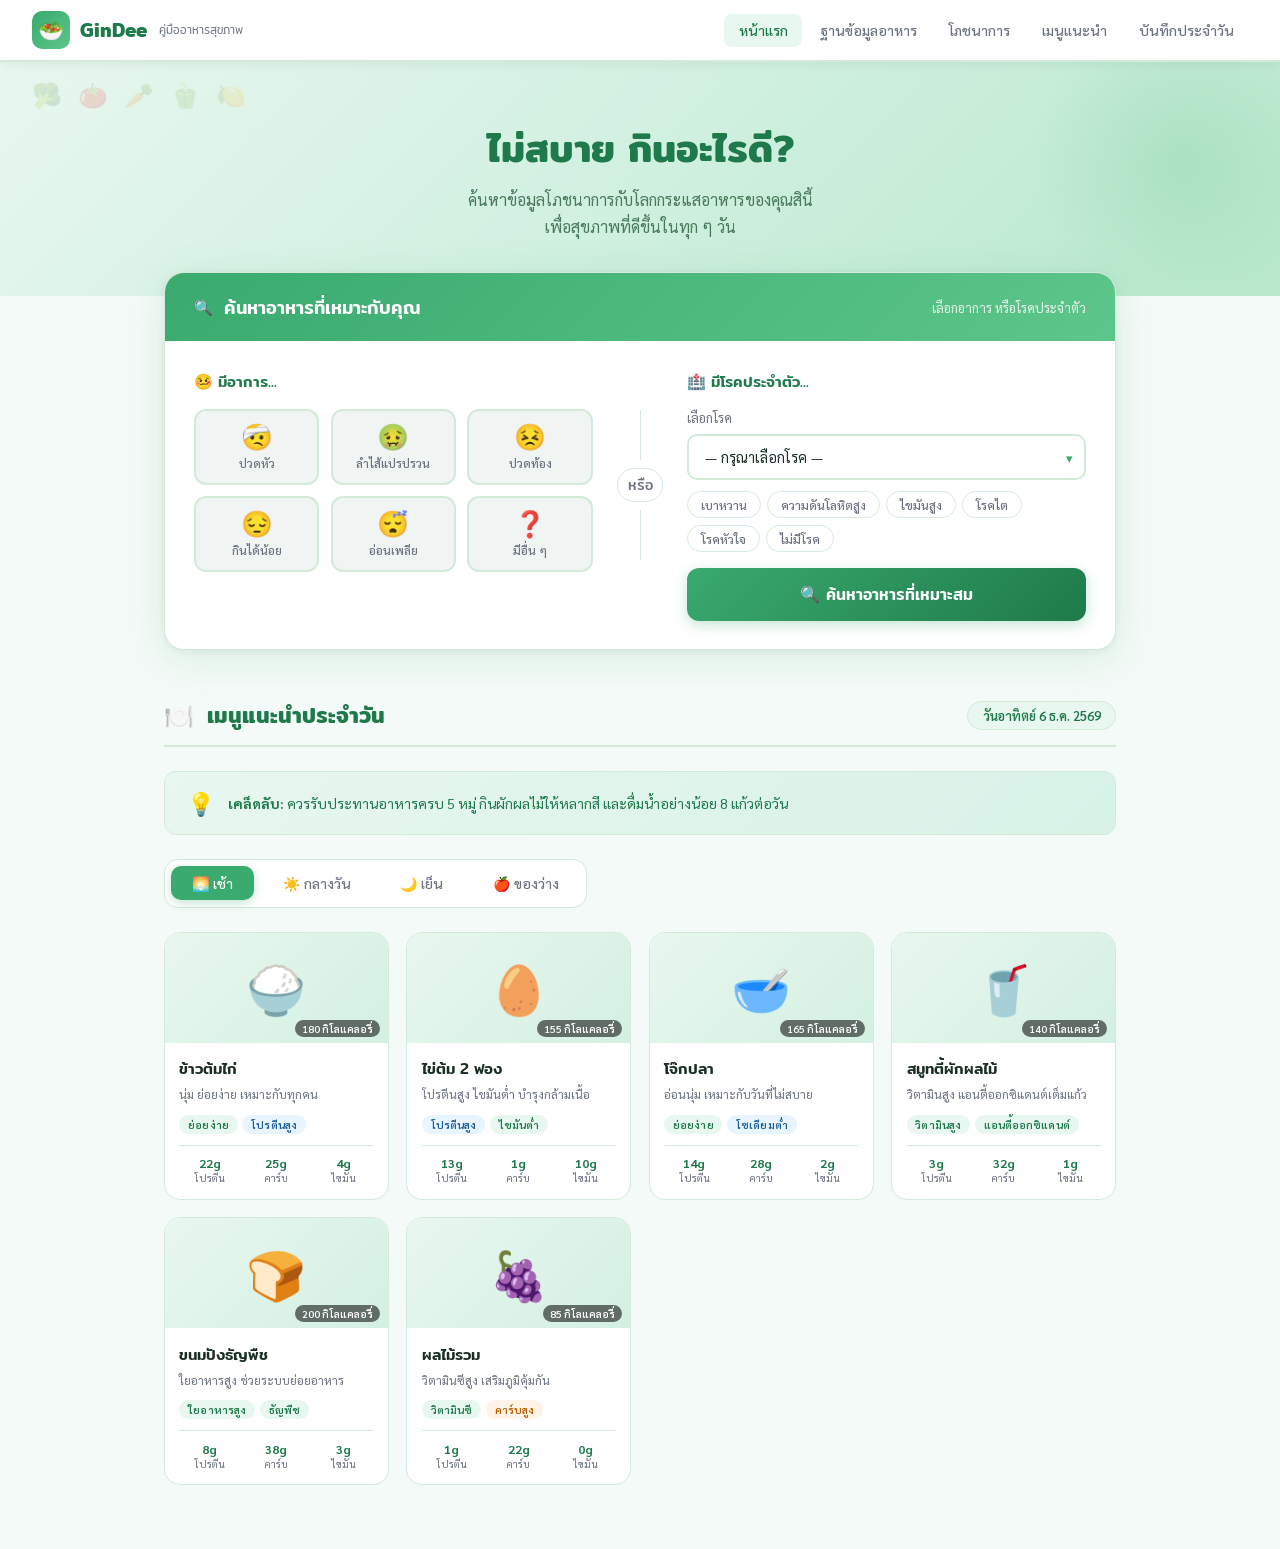
==== index.html @ 451af4bf "Add files via upload" ====
<!DOCTYPE html>
<html lang="th">
<head>
<meta charset="UTF-8">
<meta name="viewport" content="width=device-width, initial-scale=1.0">
<title>GinDee — คู่มืออาหารสุขภาพ</title>
<link href="https://fonts.googleapis.com/css2?family=Sarabun:wght@300;400;500;600;700&family=Mitr:wght@400;500;600&display=swap" rel="stylesheet">
<style>
:root {
  --green: #3aaa6e;
  --green-light: #e8f7ef;
  --green-mid: #5dc68a;
  --green-dark: #1e7a4a;
  --orange: #f5821f;
  --orange-light: #fff3e8;
  --red: #e84444;
  --blue: #2d8fd4;
  --bg: #f4faf7;
  --white: #ffffff;
  --gray: #6b7280;
  --gray-light: #f0f4f2;
  --border: #d4ead9;
  --text: #1a2e22;
  --shadow: 0 4px 20px rgba(58,170,110,0.12);
}

* { margin:0; padding:0; box-sizing:border-box; }
html { scroll-behavior: smooth; }

body {
  font-family: 'Sarabun', sans-serif;
  background: var(--bg);
  color: var(--text);
  font-size: 15px;
}

/* ── NAV ── */
nav {
  background: var(--white);
  border-bottom: 2px solid var(--border);
  padding: 0 2rem;
  display: flex;
  align-items: center;
  justify-content: space-between;
  height: 62px;
  position: sticky;
  top: 0;
  z-index: 100;
  box-shadow: 0 2px 12px rgba(0,0,0,0.06);
}

.nav-brand {
  display: flex;
  align-items: center;
  gap: 0.6rem;
  font-family: 'Mitr', sans-serif;
  font-size: 1.2rem;
  font-weight: 600;
  color: var(--green-dark);
}

.nav-brand .logo-icon {
  width: 38px; height: 38px;
  background: linear-gradient(135deg, var(--green), var(--green-mid));
  border-radius: 10px;
  display: flex; align-items: center; justify-content: center;
  font-size: 1.3rem;
}

.nav-links {
  display: flex;
  gap: 0.2rem;
  list-style: none;
}

.nav-links a {
  text-decoration: none;
  color: var(--gray);
  font-size: 0.88rem;
  padding: 0.45rem 0.9rem;
  border-radius: 8px;
  transition: all 0.2s;
  font-weight: 500;
}

.nav-links a:hover, .nav-links a.active {
  background: var(--green-light);
  color: var(--green-dark);
}

/* ── HERO BANNER ── */
.hero-banner {
  background: linear-gradient(135deg, #e8f7ef 0%, #d0f0e0 50%, #b8e8cc 100%);
  padding: 3.5rem 2rem 2rem;
  text-align: center;
  position: relative;
  overflow: hidden;
}

.hero-banner::before {
  content: '';
  position: absolute;
  width: 300px; height: 300px;
  background: radial-gradient(circle, rgba(58,170,110,0.15), transparent 70%);
  top: -50px; right: -50px;
  border-radius: 50%;
}

.hero-banner::after {
  content: '🥦🍅🥕🫑🍋';
  position: absolute;
  font-size: 1.5rem;
  top: 1rem; left: 2rem;
  opacity: 0.15;
  letter-spacing: 1rem;
}

.hero-title {
  font-family: 'Mitr', sans-serif;
  font-size: 2.4rem;
  font-weight: 600;
  color: var(--green-dark);
  margin-bottom: 0.5rem;
  position: relative;
}

.hero-sub {
  color: #4a7a5c;
  font-size: 1rem;
  font-weight: 400;
  max-width: 500px;
  margin: 0 auto 1.5rem;
  line-height: 1.7;
}

/* ── MAIN SEARCH SECTION ── */
.search-section {
  max-width: 1000px;
  margin: -1.5rem auto 0;
  padding: 0 1.5rem 3rem;
  position: relative;
  z-index: 10;
}

.search-card {
  background: var(--white);
  border-radius: 20px;
  box-shadow: 0 8px 40px rgba(58,170,110,0.14), 0 2px 8px rgba(0,0,0,0.06);
  overflow: hidden;
  border: 1px solid var(--border);
}

.search-card-header {
  background: linear-gradient(135deg, var(--green), var(--green-mid));
  color: white;
  padding: 1.2rem 1.8rem;
  display: flex;
  align-items: center;
  gap: 0.7rem;
}

.search-card-header h2 {
  font-family: 'Mitr', sans-serif;
  font-size: 1.15rem;
  font-weight: 500;
}

.search-card-header .hint {
  font-size: 0.82rem;
  opacity: 0.85;
  margin-left: auto;
}

.search-body {
  padding: 1.8rem;
  display: grid;
  grid-template-columns: 1fr auto 1fr;
  gap: 1.5rem;
  align-items: start;
}

/* ── SYMPTOM GRID ── */
.col-title {
  font-family: 'Mitr', sans-serif;
  font-size: 0.95rem;
  font-weight: 500;
  color: var(--green-dark);
  margin-bottom: 1rem;
  display: flex;
  align-items: center;
  gap: 0.4rem;
}

.symptom-grid {
  display: grid;
  grid-template-columns: repeat(3, 1fr);
  gap: 0.7rem;
}

.symptom-btn {
  display: flex;
  flex-direction: column;
  align-items: center;
  gap: 0.4rem;
  padding: 0.75rem 0.5rem;
  border: 2px solid var(--border);
  border-radius: 12px;
  background: var(--gray-light);
  cursor: pointer;
  transition: all 0.2s;
  font-family: 'Sarabun', sans-serif;
  font-size: 0.75rem;
  color: var(--gray);
  font-weight: 500;
}

.symptom-btn .s-icon {
  font-size: 1.6rem;
  line-height: 1;
}

.symptom-btn:hover {
  border-color: var(--green);
  background: var(--green-light);
  color: var(--green-dark);
  transform: translateY(-2px);
  box-shadow: 0 4px 12px rgba(58,170,110,0.2);
}

.symptom-btn.active {
  border-color: var(--green);
  background: var(--green-light);
  color: var(--green-dark);
  box-shadow: 0 0 0 3px rgba(58,170,110,0.15);
}

/* ── OR DIVIDER ── */
.or-divider {
  display: flex;
  flex-direction: column;
  align-items: center;
  justify-content: center;
  gap: 0.5rem;
  padding-top: 2.5rem;
}

.or-line {
  width: 1px;
  height: 50px;
  background: var(--border);
}

.or-text {
  font-family: 'Mitr', sans-serif;
  font-size: 0.9rem;
  color: var(--gray);
  background: white;
  padding: 0.3rem 0.6rem;
  border: 1px solid var(--border);
  border-radius: 20px;
}

/* ── DISEASE SELECT ── */
.disease-col {}

.disease-label {
  font-size: 0.82rem;
  color: var(--gray);
  margin-bottom: 0.5rem;
  display: block;
}

.disease-select-wrap {
  position: relative;
  margin-bottom: 0.7rem;
}

.disease-select {
  width: 100%;
  padding: 0.75rem 1rem;
  border: 2px solid var(--border);
  border-radius: 10px;
  font-family: 'Sarabun', sans-serif;
  font-size: 0.9rem;
  background: white;
  color: var(--text);
  appearance: none;
  cursor: pointer;
  transition: border-color 0.2s;
}

.disease-select:focus {
  outline: none;
  border-color: var(--green);
  box-shadow: 0 0 0 3px rgba(58,170,110,0.12);
}

.select-arrow {
  position: absolute;
  right: 0.8rem;
  top: 50%;
  transform: translateY(-50%);
  pointer-events: none;
  color: var(--green);
  font-size: 0.8rem;
}

.disease-tags {
  display: flex;
  flex-wrap: wrap;
  gap: 0.4rem;
  margin-bottom: 1rem;
}

.d-tag {
  padding: 0.3rem 0.8rem;
  border-radius: 20px;
  border: 1.5px solid var(--border);
  font-size: 0.78rem;
  cursor: pointer;
  transition: all 0.18s;
  background: white;
  color: var(--gray);
  font-weight: 500;
}

.d-tag:hover {
  border-color: var(--orange);
  background: var(--orange-light);
  color: var(--orange);
}

.d-tag.active {
  background: var(--orange-light);
  border-color: var(--orange);
  color: var(--orange);
}

.search-btn {
  width: 100%;
  padding: 0.85rem;
  background: linear-gradient(135deg, var(--green), var(--green-dark));
  color: white;
  border: none;
  border-radius: 12px;
  font-family: 'Mitr', sans-serif;
  font-size: 1rem;
  font-weight: 500;
  cursor: pointer;
  transition: all 0.25s;
  display: flex;
  align-items: center;
  justify-content: center;
  gap: 0.5rem;
  box-shadow: 0 4px 14px rgba(58,170,110,0.3);
  margin-top: 0.5rem;
}

.search-btn:hover {
  transform: translateY(-2px);
  box-shadow: 0 8px 24px rgba(58,170,110,0.4);
}

/* ── RESULT PANEL ── */
#result-panel {
  display: none;
  margin: 0 1.5rem 1.5rem;
  background: linear-gradient(135deg, #fff8e8, #fff3d8);
  border: 1.5px solid #f5c97a;
  border-radius: 14px;
  padding: 1.2rem 1.5rem;
  max-width: 1000px;
  margin-left: auto;
  margin-right: auto;
}

/* ── DAILY MENU SECTION ── */
.daily-section {
  max-width: 1000px;
  margin: 0 auto;
  padding: 0 1.5rem 4rem;
}

.section-header {
  display: flex;
  align-items: center;
  gap: 0.8rem;
  margin-bottom: 1.5rem;
  padding-bottom: 0.8rem;
  border-bottom: 2px solid var(--border);
}

.section-header h2 {
  font-family: 'Mitr', sans-serif;
  font-size: 1.35rem;
  font-weight: 600;
  color: var(--green-dark);
}

.section-header .date-badge {
  margin-left: auto;
  background: var(--green-light);
  color: var(--green-dark);
  font-size: 0.8rem;
  padding: 0.3rem 0.9rem;
  border-radius: 20px;
  font-weight: 600;
  border: 1px solid var(--border);
}

/* Meal time tabs */
.meal-tabs {
  display: flex;
  gap: 0.5rem;
  margin-bottom: 1.5rem;
  background: var(--white);
  padding: 0.4rem;
  border-radius: 14px;
  border: 1px solid var(--border);
  width: fit-content;
}

.meal-tab {
  padding: 0.5rem 1.3rem;
  border-radius: 10px;
  border: none;
  background: transparent;
  font-family: 'Sarabun', sans-serif;
  font-size: 0.88rem;
  cursor: pointer;
  transition: all 0.2s;
  color: var(--gray);
  font-weight: 500;
  display: flex;
  align-items: center;
  gap: 0.3rem;
}

.meal-tab.active {
  background: var(--green);
  color: white;
  box-shadow: 0 3px 10px rgba(58,170,110,0.3);
}

/* Food grid */
.food-grid {
  display: grid;
  grid-template-columns: repeat(auto-fill, minmax(210px, 1fr));
  gap: 1.1rem;
}

.food-card {
  background: var(--white);
  border-radius: 16px;
  overflow: hidden;
  border: 1.5px solid var(--border);
  transition: all 0.25s;
  cursor: pointer;
}

.food-card:hover {
  transform: translateY(-4px);
  box-shadow: 0 10px 30px rgba(58,170,110,0.15);
  border-color: var(--green);
}

.food-card.avoid {
  opacity: 0.5;
  filter: grayscale(0.6);
}

.food-img {
  height: 110px;
  display: flex;
  align-items: center;
  justify-content: center;
  font-size: 3rem;
  background: linear-gradient(135deg, var(--green-light), #d4f0e2);
  position: relative;
}

.food-img .kcal-badge {
  position: absolute;
  bottom: 6px; right: 8px;
  background: rgba(0,0,0,0.55);
  color: white;
  font-size: 0.65rem;
  padding: 2px 7px;
  border-radius: 20px;
  font-weight: 600;
}

.food-body {
  padding: 0.9rem;
}

.food-name {
  font-family: 'Mitr', sans-serif;
  font-size: 0.95rem;
  font-weight: 500;
  color: var(--text);
  margin-bottom: 0.3rem;
}

.food-desc {
  font-size: 0.75rem;
  color: var(--gray);
  line-height: 1.55;
  margin-bottom: 0.7rem;
}

.food-tags {
  display: flex;
  flex-wrap: wrap;
  gap: 0.3rem;
}

.ftag {
  font-size: 0.67rem;
  padding: 0.18rem 0.55rem;
  border-radius: 20px;
  font-weight: 600;
  letter-spacing: 0.01em;
}

.ftag.green { background: var(--green-light); color: var(--green-dark); }
.ftag.orange { background: var(--orange-light); color: #b85e00; }
.ftag.red { background: #ffecec; color: #c0392b; }
.ftag.blue { background: #e8f4ff; color: #1a5f9a; }

/* Nutrient row */
.nutrient-row {
  display: flex;
  gap: 0.4rem;
  margin-top: 0.6rem;
}
.ntr {
  flex: 1;
  text-align: center;
  font-size: 0.65rem;
  color: var(--gray);
}
.ntr .nval {
  display: block;
  font-size: 0.78rem;
  font-weight: 700;
  color: var(--green-dark);
}

/* Tip strip */
.tip-strip {
  background: linear-gradient(135deg, var(--green-light), #d8f2e8);
  border: 1px solid var(--border);
  border-radius: 12px;
  padding: 1rem 1.4rem;
  margin-bottom: 1.5rem;
  display: flex;
  align-items: center;
  gap: 0.8rem;
  font-size: 0.88rem;
  color: var(--green-dark);
}

.tip-strip .tip-icon { font-size: 1.4rem; flex-shrink: 0; }

/* Fade animations */
.fade-up { opacity: 0; transform: translateY(24px); transition: opacity 0.55s ease, transform 0.55s ease; }
.fade-up.visible { opacity: 1; transform: translateY(0); }

/* Responsive */
@media(max-width: 680px) {
  .search-body { grid-template-columns: 1fr; }
  .or-divider { flex-direction: row; }
  .or-line { width: 40px; height: 1px; }
  .symptom-grid { grid-template-columns: repeat(3, 1fr); }
  nav .nav-links { display: none; }
}
</style>
</head>
<body>

<!-- NAV -->
<nav>
  <div class="nav-brand">
    <div class="logo-icon">🥗</div>
    <span>GinDee</span>
    <span style="font-size:0.72rem;font-weight:300;color:var(--gray);margin-left:0.2rem">คู่มืออาหารสุขภาพ</span>
  </div>
  <ul class="nav-links">
    <li><a href="#" class="active">หน้าแรก</a></li>
    <li><a href="#">ฐานข้อมูลอาหาร</a></li>
    <li><a href="#">โภชนาการ</a></li>
    <li><a href="#daily">เมนูแนะนำ</a></li>
    <li><a href="#">บันทึกประจำวัน</a></li>
  </ul>
</nav>

<!-- HERO -->
<div class="hero-banner">
  <div class="hero-title">ไม่สบาย กินอะไรดี?</div>
  <p class="hero-sub">ค้นหาข้อมูลโภชนาการกับโลกกระแสอาหารของคุณสินี้<br>เพื่อสุขภาพที่ดีขึ้นในทุก ๆ วัน</p>
</div>

<!-- MAIN SEARCH CARD -->
<div class="search-section">
  <div class="search-card fade-up">
    <div class="search-card-header">
      <span>🔍</span>
      <h2>ค้นหาอาหารที่เหมาะกับคุณ</h2>
      <span class="hint">เลือกอาการ หรือโรคประจำตัว</span>
    </div>
    <div class="search-body">

      <!-- LEFT: Symptoms -->
      <div>
        <div class="col-title">🤒 มีอาการ...</div>
        <div class="symptom-grid">
          <button class="symptom-btn" data-sym="ปวดหัว" onclick="toggleSymptom(this)">
            <span class="s-icon">🤕</span><span>ปวดหัว</span>
          </button>
          <button class="symptom-btn" data-sym="ลำไส้แปรปรวน" onclick="toggleSymptom(this)">
            <span class="s-icon">🤢</span><span>ลำไส้แปรปรวน</span>
          </button>
          <button class="symptom-btn" data-sym="ปวดท้อง" onclick="toggleSymptom(this)">
            <span class="s-icon">😣</span><span>ปวดท้อง</span>
          </button>
          <button class="symptom-btn" data-sym="กินได้น้อย" onclick="toggleSymptom(this)">
            <span class="s-icon">😔</span><span>กินได้น้อย</span>
          </button>
          <button class="symptom-btn" data-sym="อ่อนเพลีย" onclick="toggleSymptom(this)">
            <span class="s-icon">😴</span><span>อ่อนเพลีย</span>
          </button>
          <button class="symptom-btn" data-sym="มีอื่น ๆ" onclick="toggleSymptom(this)">
            <span class="s-icon">❓</span><span>มีอื่น ๆ</span>
          </button>
        </div>
      </div>

      <!-- OR -->
      <div class="or-divider">
        <div class="or-line"></div>
        <div class="or-text">หรือ</div>
        <div class="or-line"></div>
      </div>

      <!-- RIGHT: Disease -->
      <div class="disease-col">
        <div class="col-title">🏥 มีโรคประจำตัว...</div>
        <span class="disease-label">เลือกโรค</span>
        <div class="disease-select-wrap">
          <select class="disease-select" id="disease-select" onchange="syncDiseaseTag(this.value)">
            <option value="">— กรุณาเลือกโรค —</option>
            <option value="เบาหวาน">เบาหวาน</option>
            <option value="ความดันโลหิตสูง">ความดันโลหิตสูง</option>
            <option value="ไขมันสูง">ไขมันสูง</option>
            <option value="โรคไต">โรคไต</option>
            <option value="โรคหัวใจ">โรคหัวใจ</option>
            <option value="ภูมิแพ้กลูเตน">ภูมิแพ้กลูเตน</option>
            <option value="แพ้นม">แพ้นม / แลคโตส</option>
            <option value="ไม่มีโรค">ไม่มีโรคประจำตัว</option>
          </select>
          <span class="select-arrow">▾</span>
        </div>

        <div class="disease-tags" id="disease-tags">
          <div class="d-tag" onclick="clickDTag(this)" data-d="เบาหวาน">เบาหวาน</div>
          <div class="d-tag" onclick="clickDTag(this)" data-d="ความดันโลหิตสูง">ความดันโลหิตสูง</div>
          <div class="d-tag" onclick="clickDTag(this)" data-d="ไขมันสูง">ไขมันสูง</div>
          <div class="d-tag" onclick="clickDTag(this)" data-d="โรคไต">โรคไต</div>
          <div class="d-tag" onclick="clickDTag(this)" data-d="โรคหัวใจ">โรคหัวใจ</div>
          <div class="d-tag" onclick="clickDTag(this)" data-d="ไม่มีโรค">ไม่มีโรค</div>
        </div>

        <button class="search-btn" onclick="doSearch()">
          🔍 ค้นหาอาหารที่เหมาะสม
        </button>
      </div>

    </div>
  </div>
</div>

<!-- RESULT PANEL -->
<div id="result-panel" style="max-width:1000px;margin:0 auto 1rem;padding:0 1.5rem;">
  <div id="result-inner" style="background:linear-gradient(135deg,#fff8e8,#fff3d8);border:1.5px solid #f5c97a;border-radius:14px;padding:1.2rem 1.5rem;"></div>
</div>

<!-- DAILY MENU -->
<div class="daily-section fade-up" id="daily">
  <div class="section-header">
    <span style="font-size:1.5rem">🍽️</span>
    <h2>เมนูแนะนำประจำวัน</h2>
    <div class="date-badge" id="today-date">วันนี้</div>
  </div>

  <div class="tip-strip">
    <span class="tip-icon">💡</span>
    <span><strong>เคล็ดลับ:</strong> ควรรับประทานอาหารครบ 5 หมู่ กินผักผลไม้ให้หลากสี และดื่มน้ำอย่างน้อย 8 แก้วต่อวัน</span>
  </div>

  <div class="meal-tabs">
    <button class="meal-tab active" onclick="switchMeal('morning',this)">🌅 เช้า</button>
    <button class="meal-tab" onclick="switchMeal('noon',this)">☀️ กลางวัน</button>
    <button class="meal-tab" onclick="switchMeal('evening',this)">🌙 เย็น</button>
    <button class="meal-tab" onclick="switchMeal('snack',this)">🍎 ของว่าง</button>
  </div>

  <div class="food-grid" id="food-grid"></div>
</div>

<script>
// State
let selectedSymptoms = new Set();
let selectedDisease = '';
let activeMeal = 'morning';

// Date
const days = ['อาทิตย์','จันทร์','อังคาร','พุธ','พฤหัสบดี','ศุกร์','เสาร์'];
const months = ['ม.ค.','ก.พ.','มี.ค.','เม.ย.','พ.ค.','มิ.ย.','ก.ค.','ส.ค.','ก.ย.','ต.ค.','พ.ย.','ธ.ค.'];
const now = new Date();
document.getElementById('today-date').textContent = `วัน${days[now.getDay()]} ${now.getDate()} ${months[now.getMonth()]} ${now.getFullYear()+543}`;

// Foods database
const foods = {
  morning: [
    { name:'ข้าวต้มไก่', emoji:'🍚', kcal:'180 กิโลแคลอรี่', desc:'นุ่ม ย่อยง่าย เหมาะกับทุกคน', tags:['ย่อยง่าย','โปรตีนสูง'], avoid:['โรคไต'], p:22, c:25, f:4, good:['ปวดท้อง','อ่อนเพลีย'] },
    { name:'ไข่ต้ม 2 ฟอง', emoji:'🥚', kcal:'155 กิโลแคลอรี่', desc:'โปรตีนสูง ไขมันต่ำ บำรุงกล้ามเนื้อ', tags:['โปรตีนสูง','ไขมันต่ำ'], avoid:[], p:13, c:1, f:10, good:['อ่อนเพลีย'] },
    { name:'โจ๊กปลา', emoji:'🥣', kcal:'165 กิโลแคลอรี่', desc:'อ่อนนุ่ม เหมาะกับวันที่ไม่สบาย', tags:['ย่อยง่าย','โซเดียมต่ำ'], avoid:[], p:14, c:28, f:2, good:['ปวดท้อง','กินได้น้อย','ลำไส้แปรปรวน'] },
    { name:'สมูทตี้ผักผลไม้', emoji:'🥤', kcal:'140 กิโลแคลอรี่', desc:'วิตามินสูง แอนตี้ออกซิแดนต์เต็มแก้ว', tags:['วิตามินสูง','แอนตี้ออกซิแดนต์'], avoid:['โรคไต'], p:3, c:32, f:1, good:[] },
    { name:'ขนมปังธัญพืช', emoji:'🍞', kcal:'200 กิโลแคลอรี่', desc:'ใยอาหารสูง ช่วยระบบย่อยอาหาร', tags:['ใยอาหารสูง','ธัญพืช'], avoid:['ภูมิแพ้กลูเตน'], p:8, c:38, f:3, good:[] },
    { name:'ผลไม้รวม', emoji:'🍇', kcal:'85 กิโลแคลอรี่', desc:'วิตามินซีสูง เสริมภูมิคุ้มกัน', tags:['วิตามินซี','คาร์บสูง'], avoid:['เบาหวาน'], p:1, c:22, f:0, good:['อ่อนเพลีย'] },
  ],
  noon: [
    { name:'ปลาอบซีอิ๊ว', emoji:'🐟', kcal:'230 กิโลแคลอรี่', desc:'โปรตีนสูง ไขมันโอเมก้า-3', tags:['โอเมก้า-3','โปรตีนสูง'], avoid:[], p:32, c:5, f:9, good:['อ่อนเพลีย'] },
    { name:'แกงจืดเต้าหู้', emoji:'🫕', kcal:'120 กิโลแคลอรี่', desc:'โซเดียมต่ำ เหมาะผู้ป่วยความดัน', tags:['โซเดียมต่ำ','แคลเซียม'], avoid:[], p:10, c:8, f:5, good:['ปวดหัว'] },
    { name:'ข้าวกล้องผัดผัก', emoji:'🍛', kcal:'320 กิโลแคลอรี่', desc:'ใยอาหารสูง น้ำตาลดูดซึมช้า', tags:['GI ต่ำ','ใยอาหารสูง'], avoid:[], p:12, c:55, f:6, good:[] },
    { name:'สลัดไก่ย่าง', emoji:'🥗', kcal:'260 กิโลแคลอรี่', desc:'โปรตีนสูง คาร์บต่ำ เหมาะผู้ป่วยเบาหวาน', tags:['คาร์บต่ำ','โปรตีนสูง'], avoid:[], p:28, c:10, f:12, good:['กินได้น้อย'] },
    { name:'ซุปถั่วเลนทิล', emoji:'🍲', kcal:'180 กิโลแคลอรี่', desc:'โปรตีนพืช ธาตุเหล็กสูง', tags:['โปรตีนพืช','ธาตุเหล็ก'], avoid:['โรคไต'], p:14, c:28, f:3, good:['อ่อนเพลีย'] },
    { name:'เต้าหู้ผัดน้ำมันหอย', emoji:'🥢', kcal:'195 กิโลแคลอรี่', desc:'แคลเซียมสูง โปรตีนครบถ้วน', tags:['แคลเซียม','ไขมันต่ำ'], avoid:[], p:16, c:12, f:9, good:[] },
  ],
  evening: [
    { name:'ไก่นึ่งสมุนไพร', emoji:'🍗', kcal:'200 กิโลแคลอรี่', desc:'ไขมันต่ำมาก โปรตีนสูง', tags:['ไขมันต่ำ','โปรตีนสูง'], avoid:[], p:35, c:3, f:5, good:['อ่อนเพลีย','กินได้น้อย'] },
    { name:'ต้มยำกุ้ง (น้ำใส)', emoji:'🍤', kcal:'170 กิโลแคลอรี่', desc:'แอนตี้อินแฟลมเมทอรี่จากสมุนไพร', tags:['ต้านการอักเสบ','โปรตีนสูง'], avoid:['ความดันโลหิตสูง'], p:24, c:8, f:5, good:[] },
    { name:'ผัดผักบุ้งน้ำมันหอย', emoji:'🥬', kcal:'95 กิโลแคลอรี่', desc:'วิตามินเอสูง ใยอาหารมาก', tags:['วิตามินเอ','ใยอาหาร'], avoid:[], p:5, c:10, f:4, good:[] },
    { name:'ปลาซาบะย่าง', emoji:'🐠', kcal:'250 กิโลแคลอรี่', desc:'DHA และ EPA สูง ดีต่อหัวใจและสมอง', tags:['โอเมก้า-3','สุขภาพหัวใจ'], avoid:[], p:30, c:0, f:13, good:['ปวดหัว'] },
    { name:'ข้าวกล้องกับแกงเลียง', emoji:'🫙', kcal:'290 กิโลแคลอรี่', desc:'ผักหลายชนิด แคลอรี่ไม่สูง', tags:['หลายชนิดผัก','แคลอรี่ต่ำ'], avoid:[], p:10, c:52, f:4, good:[] },
    { name:'ซุปฟักทอง', emoji:'🎃', kcal:'115 กิโลแคลอรี่', desc:'เบตาแคโรทีนสูง เสริมภูมิคุ้มกัน', tags:['เบตาแคโรทีน','ย่อยง่าย'], avoid:[], p:4, c:22, f:2, good:['ปวดท้อง','ลำไส้แปรปรวน'] },
  ],
  snack: [
    { name:'แอปเปิ้ลกับอัลมอนด์', emoji:'🍎', kcal:'170 กิโลแคลอรี่', desc:'GI ต่ำ รักษาน้ำตาลในเลือดให้คงที่', tags:['GI ต่ำ','ไขมันดี'], avoid:[], p:4, c:20, f:9, good:[] },
    { name:'โยเกิร์ตกรีก', emoji:'🫙', kcal:'130 กิโลแคลอรี่', desc:'โปรไบโอติก ช่วยลำไส้', tags:['โปรไบโอติก','แคลเซียม'], avoid:['แพ้นม'], p:17, c:9, f:3, good:['ลำไส้แปรปรวน'] },
    { name:'แท่งแครอทกับฮัมมัส', emoji:'🥕', kcal:'110 กิโลแคลอรี่', desc:'ใยอาหารสูง วิตามินสูง', tags:['ใยอาหารสูง','โปรตีนพืช'], avoid:[], p:5, c:15, f:4, good:[] },
    { name:'ข้าวโพดต้ม', emoji:'🌽', kcal:'125 กิโลแคลอรี่', desc:'คาร์โบไฮเดรตซับซ้อน พลังงานยาว', tags:['พลังงานยาว','ใยอาหาร'], avoid:['เบาหวาน'], p:4, c:27, f:1, good:['อ่อนเพลีย'] },
    { name:'ถั่วรวม (ไม่เค็ม)', emoji:'🥜', kcal:'180 กิโลแคลอรี่', desc:'ไขมันไม่อิ่มตัว บำรุงหัวใจ', tags:['ไขมันดี','สุขภาพหัวใจ'], avoid:['โรคไต'], p:7, c:8, f:14, good:[] },
    { name:'กล้วยน้ำว้า', emoji:'🍌', kcal:'95 กิโลแคลอรี่', desc:'โพแทสเซียมสูง ช่วยลดความดัน', tags:['โพแทสเซียม','พลังงานเร็ว'], avoid:['โรคไต'], p:1, c:24, f:0, good:['อ่อนเพลีย'] },
  ]
};

function toggleSymptom(btn) {
  const s = btn.dataset.sym;
  if (btn.classList.contains('active')) {
    btn.classList.remove('active');
    selectedSymptoms.delete(s);
  } else {
    btn.classList.add('active');
    selectedSymptoms.add(s);
  }
}

function clickDTag(el) {
  document.querySelectorAll('.d-tag').forEach(t => t.classList.remove('active'));
  el.classList.add('active');
  selectedDisease = el.dataset.d;
  document.getElementById('disease-select').value = selectedDisease;
}

function syncDiseaseTag(val) {
  selectedDisease = val;
  document.querySelectorAll('.d-tag').forEach(t => {
    t.classList.toggle('active', t.dataset.d === val);
  });
}

function doSearch() {
  const panel = document.getElementById('result-panel');
  const inner = document.getElementById('result-inner');

  if (!selectedDisease && selectedSymptoms.size === 0) {
    inner.innerHTML = `<div style="color:#b85e00;font-weight:500">⚠️ กรุณาเลือกอาการ หรือโรคประจำตัวก่อนค้นหา</div>`;
    panel.style.display = 'block';
    return;
  }

  let msg = '<div style="font-family:\'Mitr\',sans-serif;font-size:1rem;font-weight:600;color:#7a4e00;margin-bottom:0.5rem">📋 คำแนะนำสำหรับคุณ</div><ul style="list-style:none;display:flex;flex-direction:column;gap:0.4rem">';

  const adviceMap = {
    'เบาหวาน': '🩸 เบาหวาน — หลีกเลี่ยงอาหาร GI สูง เน้นผักใยสูง โปรตีนลีน และคาร์บซับซ้อน',
    'ความดันโลหิตสูง': '❤️ ความดันสูง — ลดโซเดียม หลีกเลี่ยงอาหารเค็ม เน้นโพแทสเซียม เช่น กล้วย ผักใบเขียว',
    'ไขมันสูง': '🫀 ไขมันในเลือดสูง — เน้นโอเมก้า-3 ไขมันดี หลีกเลี่ยงอาหารทอด มันสัตว์',
    'โรคไต': '🫘 โรคไต — จำกัดโปรตีน โพแทสเซียม ฟอสฟอรัส เลือกอาหารที่ไตไม่ต้องทำงานหนัก',
    'โรคหัวใจ': '🫶 โรคหัวใจ — เน้นไขมันดี ลดคอเลสเตอรอล เลี่ยงของทอด เกลือ น้ำตาล',
    'ภูมิแพ้กลูเตน': '🌾 ภูมิแพ้กลูเตน — หลีกเลี่ยงข้าวสาลี ข้าวบาร์เลย์ ข้าวไรย์ เลือกข้าวกล้อง ข้าวโพด มันเทศ',
    'แพ้นม': '🥛 แพ้นม/แลคโตส — หลีกเลี่ยงผลิตภัณฑ์นม เลือกนมพืช เต้าหู้ หรืออาหารเสริมแคลเซียม',
    'ไม่มีโรค': '🌿 สุขภาพดี — กินอาหารหลากหลายครบ 5 หมู่ เน้นผักผลไม้สด ธัญพืชไม่ขัดสี',
  };

  const symptomAdvice = {
    'ปวดหัว': '🤕 ปวดหัว — ดื่มน้ำให้เพียงพอ กินแมกนีเซียม (ผักใบเขียว ถั่ว) หลีกเลี่ยงคาเฟอีน',
    'ลำไส้แปรปรวน': '🤢 ลำไส้แปรปรวน — กินอาหารอ่อน ๆ โยเกิร์ต โปรไบโอติก หลีกเลี่ยงของมัน เผ็ด',
    'ปวดท้อง': '😣 ปวดท้อง — กินข้าวต้ม โจ๊ก ซุป อ่อน ๆ ย่อยง่าย หลีกเลี่ยงของทอด ของแข็ง',
    'กินได้น้อย': '😔 กินได้น้อย — กินมื้อเล็ก ๆ บ่อยครั้ง เน้นอาหารที่มีโภชนาการสูงต่อมื้อ',
    'อ่อนเพลีย': '😴 อ่อนเพลีย — เพิ่มธาตุเหล็ก วิตามินบี โปรตีน และคาร์โบไฮเดรตที่ดีเพื่อพลังงาน',
    'มีอื่น ๆ': '❓ อาการอื่น ๆ — ควรปรึกษาแพทย์หรือนักโภชนาการเพื่อการดูแลที่ตรงจุด',
  };

  if (selectedDisease && adviceMap[selectedDisease]) {
    msg += `<li style="background:rgba(245,130,31,0.1);border-left:3px solid var(--orange);padding:0.5rem 0.8rem;border-radius:0 8px 8px 0;font-size:0.88rem">${adviceMap[selectedDisease]}</li>`;
  }
  selectedSymptoms.forEach(s => {
    if (symptomAdvice[s]) {
      msg += `<li style="background:rgba(58,170,110,0.08);border-left:3px solid var(--green);padding:0.5rem 0.8rem;border-radius:0 8px 8px 0;font-size:0.88rem">${symptomAdvice[s]}</li>`;
    }
  });

  msg += '</ul>';
  inner.innerHTML = msg;
  panel.style.display = 'block';
  renderFoods(activeMeal);
  document.getElementById('daily').scrollIntoView({ behavior: 'smooth' });
}

function switchMeal(meal, btn) {
  activeMeal = meal;
  document.querySelectorAll('.meal-tab').forEach(t => t.classList.remove('active'));
  btn.classList.add('active');
  renderFoods(meal);
}

const tagColors = { 'GI ต่ำ':'green','โปรตีนสูง':'blue','ไขมันต่ำ':'green','ย่อยง่าย':'green','โซเดียมต่ำ':'blue','วิตามินสูง':'green','ใยอาหารสูง':'green','โอเมก้า-3':'blue','คาร์บต่ำ':'orange','เบตาแคโรทีน':'orange','โปรตีนพืช':'green','โปรไบโอติก':'blue','พลังงานเร็ว':'orange','ไขมันดี':'green','สุขภาพหัวใจ':'red','คาร์บสูง':'orange' };

function renderFoods(meal) {
  const grid = document.getElementById('food-grid');
  const list = foods[meal] || [];

  grid.innerHTML = list.map(f => {
    const avoided = (selectedDisease && f.avoid.includes(selectedDisease));
    const relevantToSymptom = [...selectedSymptoms].some(s => f.good.includes(s));

    const highlight = (!avoided && relevantToSymptom) ? 'box-shadow:0 0 0 3px var(--green),0 8px 24px rgba(58,170,110,0.2);' : '';
    const opacity = avoided ? 'opacity:0.4;filter:grayscale(0.6);' : '';

    const tagsHtml = f.tags.map(t => {
      const c = tagColors[t] || 'green';
      return `<span class="ftag ${c}">${t}</span>`;
    }).join('') + (avoided ? '<span class="ftag red">⚠ ควรหลีกเลี่ยง</span>' : '') + (relevantToSymptom && !avoided ? '<span class="ftag green">✓ แนะนำสำหรับคุณ</span>' : '');

    return `
    <div class="food-card" style="${opacity}${highlight}">
      <div class="food-img">
        ${f.emoji}
        <span class="kcal-badge">${f.kcal}</span>
      </div>
      <div class="food-body">
        <div class="food-name">${f.name}</div>
        <div class="food-desc">${f.desc}</div>
        <div class="food-tags">${tagsHtml}</div>
        <div class="nutrient-row" style="margin-top:0.7rem;padding-top:0.6rem;border-top:1px solid var(--border)">
          <div class="ntr"><span class="nval">${f.p}g</span>โปรตีน</div>
          <div class="ntr"><span class="nval">${f.c}g</span>คาร์บ</div>
          <div class="ntr"><span class="nval">${f.f}g</span>ไขมัน</div>
        </div>
      </div>
    </div>`;
  }).join('');
}

// Scroll observer
const obs = new IntersectionObserver(entries => {
  entries.forEach(e => { if (e.isIntersecting) e.target.classList.add('visible'); });
}, { threshold: 0.1 });
document.querySelectorAll('.fade-up').forEach(el => obs.observe(el));

// Init
renderFoods('morning');
</script>
</body>
</html>
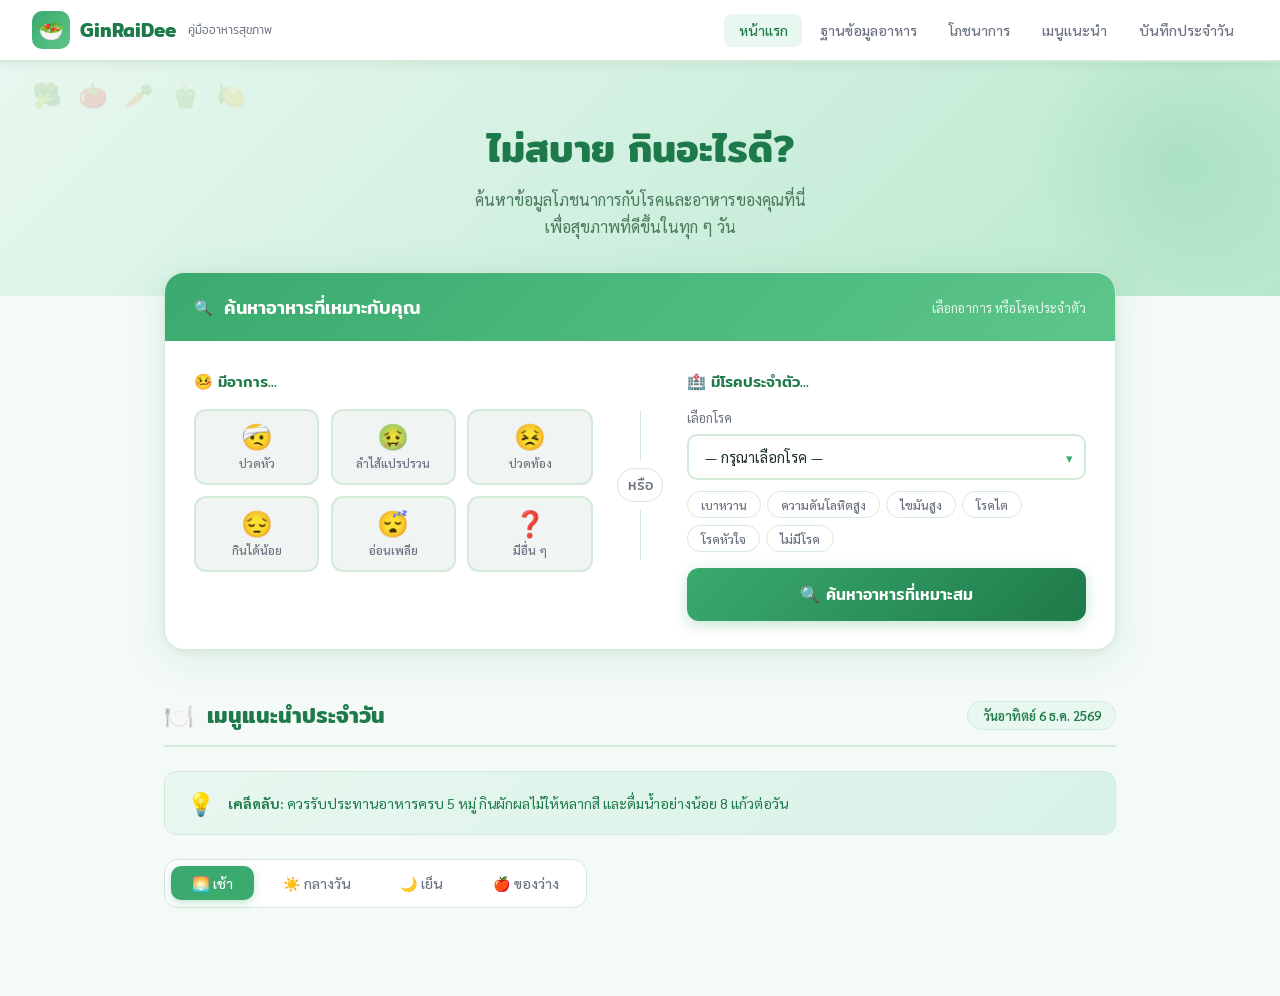
==== commit 1598cc54: "revamp" ====
--- a/index.html
+++ b/index.html
@@ -3,579 +3,9 @@
 <head>
 <meta charset="UTF-8">
 <meta name="viewport" content="width=device-width, initial-scale=1.0">
-<title>GinDee — คู่มืออาหารสุขภาพ</title>
+<title>GinRaiDee — คู่มืออาหารสุขภาพ</title>
 <link href="https://fonts.googleapis.com/css2?family=Sarabun:wght@300;400;500;600;700&family=Mitr:wght@400;500;600&display=swap" rel="stylesheet">
-<style>
-:root {
-  --green: #3aaa6e;
-  --green-light: #e8f7ef;
-  --green-mid: #5dc68a;
-  --green-dark: #1e7a4a;
-  --orange: #f5821f;
-  --orange-light: #fff3e8;
-  --red: #e84444;
-  --blue: #2d8fd4;
-  --bg: #f4faf7;
-  --white: #ffffff;
-  --gray: #6b7280;
-  --gray-light: #f0f4f2;
-  --border: #d4ead9;
-  --text: #1a2e22;
-  --shadow: 0 4px 20px rgba(58,170,110,0.12);
-}
-
-* { margin:0; padding:0; box-sizing:border-box; }
-html { scroll-behavior: smooth; }
-
-body {
-  font-family: 'Sarabun', sans-serif;
-  background: var(--bg);
-  color: var(--text);
-  font-size: 15px;
-}
-
-/* ── NAV ── */
-nav {
-  background: var(--white);
-  border-bottom: 2px solid var(--border);
-  padding: 0 2rem;
-  display: flex;
-  align-items: center;
-  justify-content: space-between;
-  height: 62px;
-  position: sticky;
-  top: 0;
-  z-index: 100;
-  box-shadow: 0 2px 12px rgba(0,0,0,0.06);
-}
-
-.nav-brand {
-  display: flex;
-  align-items: center;
-  gap: 0.6rem;
-  font-family: 'Mitr', sans-serif;
-  font-size: 1.2rem;
-  font-weight: 600;
-  color: var(--green-dark);
-}
-
-.nav-brand .logo-icon {
-  width: 38px; height: 38px;
-  background: linear-gradient(135deg, var(--green), var(--green-mid));
-  border-radius: 10px;
-  display: flex; align-items: center; justify-content: center;
-  font-size: 1.3rem;
-}
-
-.nav-links {
-  display: flex;
-  gap: 0.2rem;
-  list-style: none;
-}
-
-.nav-links a {
-  text-decoration: none;
-  color: var(--gray);
-  font-size: 0.88rem;
-  padding: 0.45rem 0.9rem;
-  border-radius: 8px;
-  transition: all 0.2s;
-  font-weight: 500;
-}
-
-.nav-links a:hover, .nav-links a.active {
-  background: var(--green-light);
-  color: var(--green-dark);
-}
-
-/* ── HERO BANNER ── */
-.hero-banner {
-  background: linear-gradient(135deg, #e8f7ef 0%, #d0f0e0 50%, #b8e8cc 100%);
-  padding: 3.5rem 2rem 2rem;
-  text-align: center;
-  position: relative;
-  overflow: hidden;
-}
-
-.hero-banner::before {
-  content: '';
-  position: absolute;
-  width: 300px; height: 300px;
-  background: radial-gradient(circle, rgba(58,170,110,0.15), transparent 70%);
-  top: -50px; right: -50px;
-  border-radius: 50%;
-}
-
-.hero-banner::after {
-  content: '🥦🍅🥕🫑🍋';
-  position: absolute;
-  font-size: 1.5rem;
-  top: 1rem; left: 2rem;
-  opacity: 0.15;
-  letter-spacing: 1rem;
-}
-
-.hero-title {
-  font-family: 'Mitr', sans-serif;
-  font-size: 2.4rem;
-  font-weight: 600;
-  color: var(--green-dark);
-  margin-bottom: 0.5rem;
-  position: relative;
-}
-
-.hero-sub {
-  color: #4a7a5c;
-  font-size: 1rem;
-  font-weight: 400;
-  max-width: 500px;
-  margin: 0 auto 1.5rem;
-  line-height: 1.7;
-}
-
-/* ── MAIN SEARCH SECTION ── */
-.search-section {
-  max-width: 1000px;
-  margin: -1.5rem auto 0;
-  padding: 0 1.5rem 3rem;
-  position: relative;
-  z-index: 10;
-}
-
-.search-card {
-  background: var(--white);
-  border-radius: 20px;
-  box-shadow: 0 8px 40px rgba(58,170,110,0.14), 0 2px 8px rgba(0,0,0,0.06);
-  overflow: hidden;
-  border: 1px solid var(--border);
-}
-
-.search-card-header {
-  background: linear-gradient(135deg, var(--green), var(--green-mid));
-  color: white;
-  padding: 1.2rem 1.8rem;
-  display: flex;
-  align-items: center;
-  gap: 0.7rem;
-}
-
-.search-card-header h2 {
-  font-family: 'Mitr', sans-serif;
-  font-size: 1.15rem;
-  font-weight: 500;
-}
-
-.search-card-header .hint {
-  font-size: 0.82rem;
-  opacity: 0.85;
-  margin-left: auto;
-}
-
-.search-body {
-  padding: 1.8rem;
-  display: grid;
-  grid-template-columns: 1fr auto 1fr;
-  gap: 1.5rem;
-  align-items: start;
-}
-
-/* ── SYMPTOM GRID ── */
-.col-title {
-  font-family: 'Mitr', sans-serif;
-  font-size: 0.95rem;
-  font-weight: 500;
-  color: var(--green-dark);
-  margin-bottom: 1rem;
-  display: flex;
-  align-items: center;
-  gap: 0.4rem;
-}
-
-.symptom-grid {
-  display: grid;
-  grid-template-columns: repeat(3, 1fr);
-  gap: 0.7rem;
-}
-
-.symptom-btn {
-  display: flex;
-  flex-direction: column;
-  align-items: center;
-  gap: 0.4rem;
-  padding: 0.75rem 0.5rem;
-  border: 2px solid var(--border);
-  border-radius: 12px;
-  background: var(--gray-light);
-  cursor: pointer;
-  transition: all 0.2s;
-  font-family: 'Sarabun', sans-serif;
-  font-size: 0.75rem;
-  color: var(--gray);
-  font-weight: 500;
-}
-
-.symptom-btn .s-icon {
-  font-size: 1.6rem;
-  line-height: 1;
-}
-
-.symptom-btn:hover {
-  border-color: var(--green);
-  background: var(--green-light);
-  color: var(--green-dark);
-  transform: translateY(-2px);
-  box-shadow: 0 4px 12px rgba(58,170,110,0.2);
-}
-
-.symptom-btn.active {
-  border-color: var(--green);
-  background: var(--green-light);
-  color: var(--green-dark);
-  box-shadow: 0 0 0 3px rgba(58,170,110,0.15);
-}
-
-/* ── OR DIVIDER ── */
-.or-divider {
-  display: flex;
-  flex-direction: column;
-  align-items: center;
-  justify-content: center;
-  gap: 0.5rem;
-  padding-top: 2.5rem;
-}
-
-.or-line {
-  width: 1px;
-  height: 50px;
-  background: var(--border);
-}
-
-.or-text {
-  font-family: 'Mitr', sans-serif;
-  font-size: 0.9rem;
-  color: var(--gray);
-  background: white;
-  padding: 0.3rem 0.6rem;
-  border: 1px solid var(--border);
-  border-radius: 20px;
-}
-
-/* ── DISEASE SELECT ── */
-.disease-col {}
-
-.disease-label {
-  font-size: 0.82rem;
-  color: var(--gray);
-  margin-bottom: 0.5rem;
-  display: block;
-}
-
-.disease-select-wrap {
-  position: relative;
-  margin-bottom: 0.7rem;
-}
-
-.disease-select {
-  width: 100%;
-  padding: 0.75rem 1rem;
-  border: 2px solid var(--border);
-  border-radius: 10px;
-  font-family: 'Sarabun', sans-serif;
-  font-size: 0.9rem;
-  background: white;
-  color: var(--text);
-  appearance: none;
-  cursor: pointer;
-  transition: border-color 0.2s;
-}
-
-.disease-select:focus {
-  outline: none;
-  border-color: var(--green);
-  box-shadow: 0 0 0 3px rgba(58,170,110,0.12);
-}
-
-.select-arrow {
-  position: absolute;
-  right: 0.8rem;
-  top: 50%;
-  transform: translateY(-50%);
-  pointer-events: none;
-  color: var(--green);
-  font-size: 0.8rem;
-}
-
-.disease-tags {
-  display: flex;
-  flex-wrap: wrap;
-  gap: 0.4rem;
-  margin-bottom: 1rem;
-}
-
-.d-tag {
-  padding: 0.3rem 0.8rem;
-  border-radius: 20px;
-  border: 1.5px solid var(--border);
-  font-size: 0.78rem;
-  cursor: pointer;
-  transition: all 0.18s;
-  background: white;
-  color: var(--gray);
-  font-weight: 500;
-}
-
-.d-tag:hover {
-  border-color: var(--orange);
-  background: var(--orange-light);
-  color: var(--orange);
-}
-
-.d-tag.active {
-  background: var(--orange-light);
-  border-color: var(--orange);
-  color: var(--orange);
-}
-
-.search-btn {
-  width: 100%;
-  padding: 0.85rem;
-  background: linear-gradient(135deg, var(--green), var(--green-dark));
-  color: white;
-  border: none;
-  border-radius: 12px;
-  font-family: 'Mitr', sans-serif;
-  font-size: 1rem;
-  font-weight: 500;
-  cursor: pointer;
-  transition: all 0.25s;
-  display: flex;
-  align-items: center;
-  justify-content: center;
-  gap: 0.5rem;
-  box-shadow: 0 4px 14px rgba(58,170,110,0.3);
-  margin-top: 0.5rem;
-}
-
-.search-btn:hover {
-  transform: translateY(-2px);
-  box-shadow: 0 8px 24px rgba(58,170,110,0.4);
-}
-
-/* ── RESULT PANEL ── */
-#result-panel {
-  display: none;
-  margin: 0 1.5rem 1.5rem;
-  background: linear-gradient(135deg, #fff8e8, #fff3d8);
-  border: 1.5px solid #f5c97a;
-  border-radius: 14px;
-  padding: 1.2rem 1.5rem;
-  max-width: 1000px;
-  margin-left: auto;
-  margin-right: auto;
-}
-
-/* ── DAILY MENU SECTION ── */
-.daily-section {
-  max-width: 1000px;
-  margin: 0 auto;
-  padding: 0 1.5rem 4rem;
-}
-
-.section-header {
-  display: flex;
-  align-items: center;
-  gap: 0.8rem;
-  margin-bottom: 1.5rem;
-  padding-bottom: 0.8rem;
-  border-bottom: 2px solid var(--border);
-}
-
-.section-header h2 {
-  font-family: 'Mitr', sans-serif;
-  font-size: 1.35rem;
-  font-weight: 600;
-  color: var(--green-dark);
-}
-
-.section-header .date-badge {
-  margin-left: auto;
-  background: var(--green-light);
-  color: var(--green-dark);
-  font-size: 0.8rem;
-  padding: 0.3rem 0.9rem;
-  border-radius: 20px;
-  font-weight: 600;
-  border: 1px solid var(--border);
-}
-
-/* Meal time tabs */
-.meal-tabs {
-  display: flex;
-  gap: 0.5rem;
-  margin-bottom: 1.5rem;
-  background: var(--white);
-  padding: 0.4rem;
-  border-radius: 14px;
-  border: 1px solid var(--border);
-  width: fit-content;
-}
-
-.meal-tab {
-  padding: 0.5rem 1.3rem;
-  border-radius: 10px;
-  border: none;
-  background: transparent;
-  font-family: 'Sarabun', sans-serif;
-  font-size: 0.88rem;
-  cursor: pointer;
-  transition: all 0.2s;
-  color: var(--gray);
-  font-weight: 500;
-  display: flex;
-  align-items: center;
-  gap: 0.3rem;
-}
-
-.meal-tab.active {
-  background: var(--green);
-  color: white;
-  box-shadow: 0 3px 10px rgba(58,170,110,0.3);
-}
-
-/* Food grid */
-.food-grid {
-  display: grid;
-  grid-template-columns: repeat(auto-fill, minmax(210px, 1fr));
-  gap: 1.1rem;
-}
-
-.food-card {
-  background: var(--white);
-  border-radius: 16px;
-  overflow: hidden;
-  border: 1.5px solid var(--border);
-  transition: all 0.25s;
-  cursor: pointer;
-}
-
-.food-card:hover {
-  transform: translateY(-4px);
-  box-shadow: 0 10px 30px rgba(58,170,110,0.15);
-  border-color: var(--green);
-}
-
-.food-card.avoid {
-  opacity: 0.5;
-  filter: grayscale(0.6);
-}
-
-.food-img {
-  height: 110px;
-  display: flex;
-  align-items: center;
-  justify-content: center;
-  font-size: 3rem;
-  background: linear-gradient(135deg, var(--green-light), #d4f0e2);
-  position: relative;
-}
-
-.food-img .kcal-badge {
-  position: absolute;
-  bottom: 6px; right: 8px;
-  background: rgba(0,0,0,0.55);
-  color: white;
-  font-size: 0.65rem;
-  padding: 2px 7px;
-  border-radius: 20px;
-  font-weight: 600;
-}
-
-.food-body {
-  padding: 0.9rem;
-}
-
-.food-name {
-  font-family: 'Mitr', sans-serif;
-  font-size: 0.95rem;
-  font-weight: 500;
-  color: var(--text);
-  margin-bottom: 0.3rem;
-}
-
-.food-desc {
-  font-size: 0.75rem;
-  color: var(--gray);
-  line-height: 1.55;
-  margin-bottom: 0.7rem;
-}
-
-.food-tags {
-  display: flex;
-  flex-wrap: wrap;
-  gap: 0.3rem;
-}
-
-.ftag {
-  font-size: 0.67rem;
-  padding: 0.18rem 0.55rem;
-  border-radius: 20px;
-  font-weight: 600;
-  letter-spacing: 0.01em;
-}
-
-.ftag.green { background: var(--green-light); color: var(--green-dark); }
-.ftag.orange { background: var(--orange-light); color: #b85e00; }
-.ftag.red { background: #ffecec; color: #c0392b; }
-.ftag.blue { background: #e8f4ff; color: #1a5f9a; }
-
-/* Nutrient row */
-.nutrient-row {
-  display: flex;
-  gap: 0.4rem;
-  margin-top: 0.6rem;
-}
-.ntr {
-  flex: 1;
-  text-align: center;
-  font-size: 0.65rem;
-  color: var(--gray);
-}
-.ntr .nval {
-  display: block;
-  font-size: 0.78rem;
-  font-weight: 700;
-  color: var(--green-dark);
-}
-
-/* Tip strip */
-.tip-strip {
-  background: linear-gradient(135deg, var(--green-light), #d8f2e8);
-  border: 1px solid var(--border);
-  border-radius: 12px;
-  padding: 1rem 1.4rem;
-  margin-bottom: 1.5rem;
-  display: flex;
-  align-items: center;
-  gap: 0.8rem;
-  font-size: 0.88rem;
-  color: var(--green-dark);
-}
-
-.tip-strip .tip-icon { font-size: 1.4rem; flex-shrink: 0; }
-
-/* Fade animations */
-.fade-up { opacity: 0; transform: translateY(24px); transition: opacity 0.55s ease, transform 0.55s ease; }
-.fade-up.visible { opacity: 1; transform: translateY(0); }
-
-/* Responsive */
-@media(max-width: 680px) {
-  .search-body { grid-template-columns: 1fr; }
-  .or-divider { flex-direction: row; }
-  .or-line { width: 40px; height: 1px; }
-  .symptom-grid { grid-template-columns: repeat(3, 1fr); }
-  nav .nav-links { display: none; }
-}
-</style>
+<link rel="stylesheet" href="style.css">
 </head>
 <body>
 
@@ -583,7 +13,7 @@
 <nav>
   <div class="nav-brand">
     <div class="logo-icon">🥗</div>
-    <span>GinDee</span>
+    <span>GinRaiDee</span>
     <span style="font-size:0.72rem;font-weight:300;color:var(--gray);margin-left:0.2rem">คู่มืออาหารสุขภาพ</span>
   </div>
   <ul class="nav-links">
@@ -598,7 +28,7 @@
 <!-- HERO -->
 <div class="hero-banner">
   <div class="hero-title">ไม่สบาย กินอะไรดี?</div>
-  <p class="hero-sub">ค้นหาข้อมูลโภชนาการกับโลกกระแสอาหารของคุณสินี้<br>เพื่อสุขภาพที่ดีขึ้นในทุก ๆ วัน</p>
+  <p class="hero-sub">ค้นหาข้อมูลโภชนาการกับโรคและอาหารของคุณที่นี่<br>เพื่อสุขภาพที่ดีขึ้นในทุก ๆ วัน</p>
 </div>
 
 <!-- MAIN SEARCH CARD -->
@@ -708,180 +138,6 @@
   <div class="food-grid" id="food-grid"></div>
 </div>
 
-<script>
-// State
-let selectedSymptoms = new Set();
-let selectedDisease = '';
-let activeMeal = 'morning';
-
-// Date
-const days = ['อาทิตย์','จันทร์','อังคาร','พุธ','พฤหัสบดี','ศุกร์','เสาร์'];
-const months = ['ม.ค.','ก.พ.','มี.ค.','เม.ย.','พ.ค.','มิ.ย.','ก.ค.','ส.ค.','ก.ย.','ต.ค.','พ.ย.','ธ.ค.'];
-const now = new Date();
-document.getElementById('today-date').textContent = `วัน${days[now.getDay()]} ${now.getDate()} ${months[now.getMonth()]} ${now.getFullYear()+543}`;
-
-// Foods database
-const foods = {
-  morning: [
-    { name:'ข้าวต้มไก่', emoji:'🍚', kcal:'180 กิโลแคลอรี่', desc:'นุ่ม ย่อยง่าย เหมาะกับทุกคน', tags:['ย่อยง่าย','โปรตีนสูง'], avoid:['โรคไต'], p:22, c:25, f:4, good:['ปวดท้อง','อ่อนเพลีย'] },
-    { name:'ไข่ต้ม 2 ฟอง', emoji:'🥚', kcal:'155 กิโลแคลอรี่', desc:'โปรตีนสูง ไขมันต่ำ บำรุงกล้ามเนื้อ', tags:['โปรตีนสูง','ไขมันต่ำ'], avoid:[], p:13, c:1, f:10, good:['อ่อนเพลีย'] },
-    { name:'โจ๊กปลา', emoji:'🥣', kcal:'165 กิโลแคลอรี่', desc:'อ่อนนุ่ม เหมาะกับวันที่ไม่สบาย', tags:['ย่อยง่าย','โซเดียมต่ำ'], avoid:[], p:14, c:28, f:2, good:['ปวดท้อง','กินได้น้อย','ลำไส้แปรปรวน'] },
-    { name:'สมูทตี้ผักผลไม้', emoji:'🥤', kcal:'140 กิโลแคลอรี่', desc:'วิตามินสูง แอนตี้ออกซิแดนต์เต็มแก้ว', tags:['วิตามินสูง','แอนตี้ออกซิแดนต์'], avoid:['โรคไต'], p:3, c:32, f:1, good:[] },
-    { name:'ขนมปังธัญพืช', emoji:'🍞', kcal:'200 กิโลแคลอรี่', desc:'ใยอาหารสูง ช่วยระบบย่อยอาหาร', tags:['ใยอาหารสูง','ธัญพืช'], avoid:['ภูมิแพ้กลูเตน'], p:8, c:38, f:3, good:[] },
-    { name:'ผลไม้รวม', emoji:'🍇', kcal:'85 กิโลแคลอรี่', desc:'วิตามินซีสูง เสริมภูมิคุ้มกัน', tags:['วิตามินซี','คาร์บสูง'], avoid:['เบาหวาน'], p:1, c:22, f:0, good:['อ่อนเพลีย'] },
-  ],
-  noon: [
-    { name:'ปลาอบซีอิ๊ว', emoji:'🐟', kcal:'230 กิโลแคลอรี่', desc:'โปรตีนสูง ไขมันโอเมก้า-3', tags:['โอเมก้า-3','โปรตีนสูง'], avoid:[], p:32, c:5, f:9, good:['อ่อนเพลีย'] },
-    { name:'แกงจืดเต้าหู้', emoji:'🫕', kcal:'120 กิโลแคลอรี่', desc:'โซเดียมต่ำ เหมาะผู้ป่วยความดัน', tags:['โซเดียมต่ำ','แคลเซียม'], avoid:[], p:10, c:8, f:5, good:['ปวดหัว'] },
-    { name:'ข้าวกล้องผัดผัก', emoji:'🍛', kcal:'320 กิโลแคลอรี่', desc:'ใยอาหารสูง น้ำตาลดูดซึมช้า', tags:['GI ต่ำ','ใยอาหารสูง'], avoid:[], p:12, c:55, f:6, good:[] },
-    { name:'สลัดไก่ย่าง', emoji:'🥗', kcal:'260 กิโลแคลอรี่', desc:'โปรตีนสูง คาร์บต่ำ เหมาะผู้ป่วยเบาหวาน', tags:['คาร์บต่ำ','โปรตีนสูง'], avoid:[], p:28, c:10, f:12, good:['กินได้น้อย'] },
-    { name:'ซุปถั่วเลนทิล', emoji:'🍲', kcal:'180 กิโลแคลอรี่', desc:'โปรตีนพืช ธาตุเหล็กสูง', tags:['โปรตีนพืช','ธาตุเหล็ก'], avoid:['โรคไต'], p:14, c:28, f:3, good:['อ่อนเพลีย'] },
-    { name:'เต้าหู้ผัดน้ำมันหอย', emoji:'🥢', kcal:'195 กิโลแคลอรี่', desc:'แคลเซียมสูง โปรตีนครบถ้วน', tags:['แคลเซียม','ไขมันต่ำ'], avoid:[], p:16, c:12, f:9, good:[] },
-  ],
-  evening: [
-    { name:'ไก่นึ่งสมุนไพร', emoji:'🍗', kcal:'200 กิโลแคลอรี่', desc:'ไขมันต่ำมาก โปรตีนสูง', tags:['ไขมันต่ำ','โปรตีนสูง'], avoid:[], p:35, c:3, f:5, good:['อ่อนเพลีย','กินได้น้อย'] },
-    { name:'ต้มยำกุ้ง (น้ำใส)', emoji:'🍤', kcal:'170 กิโลแคลอรี่', desc:'แอนตี้อินแฟลมเมทอรี่จากสมุนไพร', tags:['ต้านการอักเสบ','โปรตีนสูง'], avoid:['ความดันโลหิตสูง'], p:24, c:8, f:5, good:[] },
-    { name:'ผัดผักบุ้งน้ำมันหอย', emoji:'🥬', kcal:'95 กิโลแคลอรี่', desc:'วิตามินเอสูง ใยอาหารมาก', tags:['วิตามินเอ','ใยอาหาร'], avoid:[], p:5, c:10, f:4, good:[] },
-    { name:'ปลาซาบะย่าง', emoji:'🐠', kcal:'250 กิโลแคลอรี่', desc:'DHA และ EPA สูง ดีต่อหัวใจและสมอง', tags:['โอเมก้า-3','สุขภาพหัวใจ'], avoid:[], p:30, c:0, f:13, good:['ปวดหัว'] },
-    { name:'ข้าวกล้องกับแกงเลียง', emoji:'🫙', kcal:'290 กิโลแคลอรี่', desc:'ผักหลายชนิด แคลอรี่ไม่สูง', tags:['หลายชนิดผัก','แคลอรี่ต่ำ'], avoid:[], p:10, c:52, f:4, good:[] },
-    { name:'ซุปฟักทอง', emoji:'🎃', kcal:'115 กิโลแคลอรี่', desc:'เบตาแคโรทีนสูง เสริมภูมิคุ้มกัน', tags:['เบตาแคโรทีน','ย่อยง่าย'], avoid:[], p:4, c:22, f:2, good:['ปวดท้อง','ลำไส้แปรปรวน'] },
-  ],
-  snack: [
-    { name:'แอปเปิ้ลกับอัลมอนด์', emoji:'🍎', kcal:'170 กิโลแคลอรี่', desc:'GI ต่ำ รักษาน้ำตาลในเลือดให้คงที่', tags:['GI ต่ำ','ไขมันดี'], avoid:[], p:4, c:20, f:9, good:[] },
-    { name:'โยเกิร์ตกรีก', emoji:'🫙', kcal:'130 กิโลแคลอรี่', desc:'โปรไบโอติก ช่วยลำไส้', tags:['โปรไบโอติก','แคลเซียม'], avoid:['แพ้นม'], p:17, c:9, f:3, good:['ลำไส้แปรปรวน'] },
-    { name:'แท่งแครอทกับฮัมมัส', emoji:'🥕', kcal:'110 กิโลแคลอรี่', desc:'ใยอาหารสูง วิตามินสูง', tags:['ใยอาหารสูง','โปรตีนพืช'], avoid:[], p:5, c:15, f:4, good:[] },
-    { name:'ข้าวโพดต้ม', emoji:'🌽', kcal:'125 กิโลแคลอรี่', desc:'คาร์โบไฮเดรตซับซ้อน พลังงานยาว', tags:['พลังงานยาว','ใยอาหาร'], avoid:['เบาหวาน'], p:4, c:27, f:1, good:['อ่อนเพลีย'] },
-    { name:'ถั่วรวม (ไม่เค็ม)', emoji:'🥜', kcal:'180 กิโลแคลอรี่', desc:'ไขมันไม่อิ่มตัว บำรุงหัวใจ', tags:['ไขมันดี','สุขภาพหัวใจ'], avoid:['โรคไต'], p:7, c:8, f:14, good:[] },
-    { name:'กล้วยน้ำว้า', emoji:'🍌', kcal:'95 กิโลแคลอรี่', desc:'โพแทสเซียมสูง ช่วยลดความดัน', tags:['โพแทสเซียม','พลังงานเร็ว'], avoid:['โรคไต'], p:1, c:24, f:0, good:['อ่อนเพลีย'] },
-  ]
-};
-
-function toggleSymptom(btn) {
-  const s = btn.dataset.sym;
-  if (btn.classList.contains('active')) {
-    btn.classList.remove('active');
-    selectedSymptoms.delete(s);
-  } else {
-    btn.classList.add('active');
-    selectedSymptoms.add(s);
-  }
-}
-
-function clickDTag(el) {
-  document.querySelectorAll('.d-tag').forEach(t => t.classList.remove('active'));
-  el.classList.add('active');
-  selectedDisease = el.dataset.d;
-  document.getElementById('disease-select').value = selectedDisease;
-}
-
-function syncDiseaseTag(val) {
-  selectedDisease = val;
-  document.querySelectorAll('.d-tag').forEach(t => {
-    t.classList.toggle('active', t.dataset.d === val);
-  });
-}
-
-function doSearch() {
-  const panel = document.getElementById('result-panel');
-  const inner = document.getElementById('result-inner');
-
-  if (!selectedDisease && selectedSymptoms.size === 0) {
-    inner.innerHTML = `<div style="color:#b85e00;font-weight:500">⚠️ กรุณาเลือกอาการ หรือโรคประจำตัวก่อนค้นหา</div>`;
-    panel.style.display = 'block';
-    return;
-  }
-
-  let msg = '<div style="font-family:\'Mitr\',sans-serif;font-size:1rem;font-weight:600;color:#7a4e00;margin-bottom:0.5rem">📋 คำแนะนำสำหรับคุณ</div><ul style="list-style:none;display:flex;flex-direction:column;gap:0.4rem">';
-
-  const adviceMap = {
-    'เบาหวาน': '🩸 เบาหวาน — หลีกเลี่ยงอาหาร GI สูง เน้นผักใยสูง โปรตีนลีน และคาร์บซับซ้อน',
-    'ความดันโลหิตสูง': '❤️ ความดันสูง — ลดโซเดียม หลีกเลี่ยงอาหารเค็ม เน้นโพแทสเซียม เช่น กล้วย ผักใบเขียว',
-    'ไขมันสูง': '🫀 ไขมันในเลือดสูง — เน้นโอเมก้า-3 ไขมันดี หลีกเลี่ยงอาหารทอด มันสัตว์',
-    'โรคไต': '🫘 โรคไต — จำกัดโปรตีน โพแทสเซียม ฟอสฟอรัส เลือกอาหารที่ไตไม่ต้องทำงานหนัก',
-    'โรคหัวใจ': '🫶 โรคหัวใจ — เน้นไขมันดี ลดคอเลสเตอรอล เลี่ยงของทอด เกลือ น้ำตาล',
-    'ภูมิแพ้กลูเตน': '🌾 ภูมิแพ้กลูเตน — หลีกเลี่ยงข้าวสาลี ข้าวบาร์เลย์ ข้าวไรย์ เลือกข้าวกล้อง ข้าวโพด มันเทศ',
-    'แพ้นม': '🥛 แพ้นม/แลคโตส — หลีกเลี่ยงผลิตภัณฑ์นม เลือกนมพืช เต้าหู้ หรืออาหารเสริมแคลเซียม',
-    'ไม่มีโรค': '🌿 สุขภาพดี — กินอาหารหลากหลายครบ 5 หมู่ เน้นผักผลไม้สด ธัญพืชไม่ขัดสี',
-  };
-
-  const symptomAdvice = {
-    'ปวดหัว': '🤕 ปวดหัว — ดื่มน้ำให้เพียงพอ กินแมกนีเซียม (ผักใบเขียว ถั่ว) หลีกเลี่ยงคาเฟอีน',
-    'ลำไส้แปรปรวน': '🤢 ลำไส้แปรปรวน — กินอาหารอ่อน ๆ โยเกิร์ต โปรไบโอติก หลีกเลี่ยงของมัน เผ็ด',
-    'ปวดท้อง': '😣 ปวดท้อง — กินข้าวต้ม โจ๊ก ซุป อ่อน ๆ ย่อยง่าย หลีกเลี่ยงของทอด ของแข็ง',
-    'กินได้น้อย': '😔 กินได้น้อย — กินมื้อเล็ก ๆ บ่อยครั้ง เน้นอาหารที่มีโภชนาการสูงต่อมื้อ',
-    'อ่อนเพลีย': '😴 อ่อนเพลีย — เพิ่มธาตุเหล็ก วิตามินบี โปรตีน และคาร์โบไฮเดรตที่ดีเพื่อพลังงาน',
-    'มีอื่น ๆ': '❓ อาการอื่น ๆ — ควรปรึกษาแพทย์หรือนักโภชนาการเพื่อการดูแลที่ตรงจุด',
-  };
-
-  if (selectedDisease && adviceMap[selectedDisease]) {
-    msg += `<li style="background:rgba(245,130,31,0.1);border-left:3px solid var(--orange);padding:0.5rem 0.8rem;border-radius:0 8px 8px 0;font-size:0.88rem">${adviceMap[selectedDisease]}</li>`;
-  }
-  selectedSymptoms.forEach(s => {
-    if (symptomAdvice[s]) {
-      msg += `<li style="background:rgba(58,170,110,0.08);border-left:3px solid var(--green);padding:0.5rem 0.8rem;border-radius:0 8px 8px 0;font-size:0.88rem">${symptomAdvice[s]}</li>`;
-    }
-  });
-
-  msg += '</ul>';
-  inner.innerHTML = msg;
-  panel.style.display = 'block';
-  renderFoods(activeMeal);
-  document.getElementById('daily').scrollIntoView({ behavior: 'smooth' });
-}
-
-function switchMeal(meal, btn) {
-  activeMeal = meal;
-  document.querySelectorAll('.meal-tab').forEach(t => t.classList.remove('active'));
-  btn.classList.add('active');
-  renderFoods(meal);
-}
-
-const tagColors = { 'GI ต่ำ':'green','โปรตีนสูง':'blue','ไขมันต่ำ':'green','ย่อยง่าย':'green','โซเดียมต่ำ':'blue','วิตามินสูง':'green','ใยอาหารสูง':'green','โอเมก้า-3':'blue','คาร์บต่ำ':'orange','เบตาแคโรทีน':'orange','โปรตีนพืช':'green','โปรไบโอติก':'blue','พลังงานเร็ว':'orange','ไขมันดี':'green','สุขภาพหัวใจ':'red','คาร์บสูง':'orange' };
-
-function renderFoods(meal) {
-  const grid = document.getElementById('food-grid');
-  const list = foods[meal] || [];
-
-  grid.innerHTML = list.map(f => {
-    const avoided = (selectedDisease && f.avoid.includes(selectedDisease));
-    const relevantToSymptom = [...selectedSymptoms].some(s => f.good.includes(s));
-
-    const highlight = (!avoided && relevantToSymptom) ? 'box-shadow:0 0 0 3px var(--green),0 8px 24px rgba(58,170,110,0.2);' : '';
-    const opacity = avoided ? 'opacity:0.4;filter:grayscale(0.6);' : '';
-
-    const tagsHtml = f.tags.map(t => {
-      const c = tagColors[t] || 'green';
-      return `<span class="ftag ${c}">${t}</span>`;
-    }).join('') + (avoided ? '<span class="ftag red">⚠ ควรหลีกเลี่ยง</span>' : '') + (relevantToSymptom && !avoided ? '<span class="ftag green">✓ แนะนำสำหรับคุณ</span>' : '');
-
-    return `
-    <div class="food-card" style="${opacity}${highlight}">
-      <div class="food-img">
-        ${f.emoji}
-        <span class="kcal-badge">${f.kcal}</span>
-      </div>
-      <div class="food-body">
-        <div class="food-name">${f.name}</div>
-        <div class="food-desc">${f.desc}</div>
-        <div class="food-tags">${tagsHtml}</div>
-        <div class="nutrient-row" style="margin-top:0.7rem;padding-top:0.6rem;border-top:1px solid var(--border)">
-          <div class="ntr"><span class="nval">${f.p}g</span>โปรตีน</div>
-          <div class="ntr"><span class="nval">${f.c}g</span>คาร์บ</div>
-          <div class="ntr"><span class="nval">${f.f}g</span>ไขมัน</div>
-        </div>
-      </div>
-    </div>`;
-  }).join('');
-}
-
-// Scroll observer
-const obs = new IntersectionObserver(entries => {
-  entries.forEach(e => { if (e.isIntersecting) e.target.classList.add('visible'); });
-}, { threshold: 0.1 });
-document.querySelectorAll('.fade-up').forEach(el => obs.observe(el));
-
-// Init
-renderFoods('morning');
-</script>
+<script src="script.js" defer></script>
 </body>
-</html>
+</html>
--- a/style.css
+++ b/style.css
@@ -0,0 +1,565 @@
+:root {
+  --green: #3aaa6e;
+  --green-light: #e8f7ef;
+  --green-mid: #5dc68a;
+  --green-dark: #1e7a4a;
+  --orange: #f5821f;
+  --orange-light: #fff3e8;
+  --red: #e84444;
+  --blue: #2d8fd4;
+  --bg: #f4faf7;
+  --white: #ffffff;
+  --gray: #6b7280;
+  --gray-light: #f0f4f2;
+  --border: #d4ead9;
+  --text: #1a2e22;
+  --shadow: 0 4px 20px rgba(58,170,110,0.12);
+}
+
+* { margin:0; padding:0; box-sizing:border-box; }
+html { scroll-behavior: smooth; }
+
+body {
+  font-family: 'Sarabun', sans-serif;
+  background: var(--bg);
+  color: var(--text);
+  font-size: 15px;
+}
+
+/* ── NAV ── */
+nav {
+  background: var(--white);
+  border-bottom: 2px solid var(--border);
+  padding: 0 2rem;
+  display: flex;
+  align-items: center;
+  justify-content: space-between;
+  height: 62px;
+  position: sticky;
+  top: 0;
+  z-index: 100;
+  box-shadow: 0 2px 12px rgba(0,0,0,0.06);
+}
+
+.nav-brand {
+  display: flex;
+  align-items: center;
+  gap: 0.6rem;
+  font-family: 'Mitr', sans-serif;
+  font-size: 1.2rem;
+  font-weight: 600;
+  color: var(--green-dark);
+}
+
+.nav-brand .logo-icon {
+  width: 38px; height: 38px;
+  background: linear-gradient(135deg, var(--green), var(--green-mid));
+  border-radius: 10px;
+  display: flex; align-items: center; justify-content: center;
+  font-size: 1.3rem;
+}
+
+.nav-links {
+  display: flex;
+  gap: 0.2rem;
+  list-style: none;
+}
+
+.nav-links a {
+  text-decoration: none;
+  color: var(--gray);
+  font-size: 0.88rem;
+  padding: 0.45rem 0.9rem;
+  border-radius: 8px;
+  transition: all 0.2s;
+  font-weight: 500;
+}
+
+.nav-links a:hover, .nav-links a.active {
+  background: var(--green-light);
+  color: var(--green-dark);
+}
+
+/* ── HERO BANNER ── */
+.hero-banner {
+  background: linear-gradient(135deg, #e8f7ef 0%, #d0f0e0 50%, #b8e8cc 100%);
+  padding: 3.5rem 2rem 2rem;
+  text-align: center;
+  position: relative;
+  overflow: hidden;
+}
+
+.hero-banner::before {
+  content: '';
+  position: absolute;
+  width: 300px; height: 300px;
+  background: radial-gradient(circle, rgba(58,170,110,0.15), transparent 70%);
+  top: -50px; right: -50px;
+  border-radius: 50%;
+}
+
+.hero-banner::after {
+  content: '🥦🍅🥕🫑🍋';
+  position: absolute;
+  font-size: 1.5rem;
+  top: 1rem; left: 2rem;
+  opacity: 0.15;
+  letter-spacing: 1rem;
+}
+
+.hero-title {
+  font-family: 'Mitr', sans-serif;
+  font-size: 2.4rem;
+  font-weight: 600;
+  color: var(--green-dark);
+  margin-bottom: 0.5rem;
+  position: relative;
+}
+
+.hero-sub {
+  color: #4a7a5c;
+  font-size: 1rem;
+  font-weight: 400;
+  max-width: 500px;
+  margin: 0 auto 1.5rem;
+  line-height: 1.7;
+}
+
+/* ── MAIN SEARCH SECTION ── */
+.search-section {
+  max-width: 1000px;
+  margin: -1.5rem auto 0;
+  padding: 0 1.5rem 3rem;
+  position: relative;
+  z-index: 10;
+}
+
+.search-card {
+  background: var(--white);
+  border-radius: 20px;
+  box-shadow: 0 8px 40px rgba(58,170,110,0.14), 0 2px 8px rgba(0,0,0,0.06);
+  overflow: hidden;
+  border: 1px solid var(--border);
+}
+
+.search-card-header {
+  background: linear-gradient(135deg, var(--green), var(--green-mid));
+  color: white;
+  padding: 1.2rem 1.8rem;
+  display: flex;
+  align-items: center;
+  gap: 0.7rem;
+}
+
+.search-card-header h2 {
+  font-family: 'Mitr', sans-serif;
+  font-size: 1.15rem;
+  font-weight: 500;
+}
+
+.search-card-header .hint {
+  font-size: 0.82rem;
+  opacity: 0.85;
+  margin-left: auto;
+}
+
+.search-body {
+  padding: 1.8rem;
+  display: grid;
+  grid-template-columns: 1fr auto 1fr;
+  gap: 1.5rem;
+  align-items: start;
+}
+
+/* ── SYMPTOM GRID ── */
+.col-title {
+  font-family: 'Mitr', sans-serif;
+  font-size: 0.95rem;
+  font-weight: 500;
+  color: var(--green-dark);
+  margin-bottom: 1rem;
+  display: flex;
+  align-items: center;
+  gap: 0.4rem;
+}
+
+.symptom-grid {
+  display: grid;
+  grid-template-columns: repeat(3, 1fr);
+  gap: 0.7rem;
+}
+
+.symptom-btn {
+  display: flex;
+  flex-direction: column;
+  align-items: center;
+  gap: 0.4rem;
+  padding: 0.75rem 0.5rem;
+  border: 2px solid var(--border);
+  border-radius: 12px;
+  background: var(--gray-light);
+  cursor: pointer;
+  transition: all 0.2s;
+  font-family: 'Sarabun', sans-serif;
+  font-size: 0.75rem;
+  color: var(--gray);
+  font-weight: 500;
+}
+
+.symptom-btn .s-icon {
+  font-size: 1.6rem;
+  line-height: 1;
+}
+
+.symptom-btn:hover {
+  border-color: var(--green);
+  background: var(--green-light);
+  color: var(--green-dark);
+  transform: translateY(-2px);
+  box-shadow: 0 4px 12px rgba(58,170,110,0.2);
+}
+
+.symptom-btn.active {
+  border-color: var(--green);
+  background: var(--green-light);
+  color: var(--green-dark);
+  box-shadow: 0 0 0 3px rgba(58,170,110,0.15);
+}
+
+/* ── OR DIVIDER ── */
+.or-divider {
+  display: flex;
+  flex-direction: column;
+  align-items: center;
+  justify-content: center;
+  gap: 0.5rem;
+  padding-top: 2.5rem;
+}
+
+.or-line {
+  width: 1px;
+  height: 50px;
+  background: var(--border);
+}
+
+.or-text {
+  font-family: 'Mitr', sans-serif;
+  font-size: 0.9rem;
+  color: var(--gray);
+  background: white;
+  padding: 0.3rem 0.6rem;
+  border: 1px solid var(--border);
+  border-radius: 20px;
+}
+
+/* ── DISEASE SELECT ── */
+.disease-col {}
+
+.disease-label {
+  font-size: 0.82rem;
+  color: var(--gray);
+  margin-bottom: 0.5rem;
+  display: block;
+}
+
+.disease-select-wrap {
+  position: relative;
+  margin-bottom: 0.7rem;
+}
+
+.disease-select {
+  width: 100%;
+  padding: 0.75rem 1rem;
+  border: 2px solid var(--border);
+  border-radius: 10px;
+  font-family: 'Sarabun', sans-serif;
+  font-size: 0.9rem;
+  background: white;
+  color: var(--text);
+  appearance: none;
+  cursor: pointer;
+  transition: border-color 0.2s;
+}
+
+.disease-select:focus {
+  outline: none;
+  border-color: var(--green);
+  box-shadow: 0 0 0 3px rgba(58,170,110,0.12);
+}
+
+.select-arrow {
+  position: absolute;
+  right: 0.8rem;
+  top: 50%;
+  transform: translateY(-50%);
+  pointer-events: none;
+  color: var(--green);
+  font-size: 0.8rem;
+}
+
+.disease-tags {
+  display: flex;
+  flex-wrap: wrap;
+  gap: 0.4rem;
+  margin-bottom: 1rem;
+}
+
+.d-tag {
+  padding: 0.3rem 0.8rem;
+  border-radius: 20px;
+  border: 1.5px solid var(--border);
+  font-size: 0.78rem;
+  cursor: pointer;
+  transition: all 0.18s;
+  background: white;
+  color: var(--gray);
+  font-weight: 500;
+}
+
+.d-tag:hover {
+  border-color: var(--orange);
+  background: var(--orange-light);
+  color: var(--orange);
+}
+
+.d-tag.active {
+  background: var(--orange-light);
+  border-color: var(--orange);
+  color: var(--orange);
+}
+
+.search-btn {
+  width: 100%;
+  padding: 0.85rem;
+  background: linear-gradient(135deg, var(--green), var(--green-dark));
+  color: white;
+  border: none;
+  border-radius: 12px;
+  font-family: 'Mitr', sans-serif;
+  font-size: 1rem;
+  font-weight: 500;
+  cursor: pointer;
+  transition: all 0.25s;
+  display: flex;
+  align-items: center;
+  justify-content: center;
+  gap: 0.5rem;
+  box-shadow: 0 4px 14px rgba(58,170,110,0.3);
+  margin-top: 0.5rem;
+}
+
+.search-btn:hover {
+  transform: translateY(-2px);
+  box-shadow: 0 8px 24px rgba(58,170,110,0.4);
+}
+
+/* ── RESULT PANEL ── */
+#result-panel {
+  display: none;
+  margin: 0 1.5rem 1.5rem;
+  max-width: 1000px;
+  margin-left: auto;
+  margin-right: auto;
+}
+
+/* ── DAILY MENU SECTION ── */
+.daily-section {
+  max-width: 1000px;
+  margin: 0 auto;
+  padding: 0 1.5rem 4rem;
+}
+
+.section-header {
+  display: flex;
+  align-items: center;
+  gap: 0.8rem;
+  margin-bottom: 1.5rem;
+  padding-bottom: 0.8rem;
+  border-bottom: 2px solid var(--border);
+}
+
+.section-header h2 {
+  font-family: 'Mitr', sans-serif;
+  font-size: 1.35rem;
+  font-weight: 600;
+  color: var(--green-dark);
+}
+
+.section-header .date-badge {
+  margin-left: auto;
+  background: var(--green-light);
+  color: var(--green-dark);
+  font-size: 0.8rem;
+  padding: 0.3rem 0.9rem;
+  border-radius: 20px;
+  font-weight: 600;
+  border: 1px solid var(--border);
+}
+
+/* Meal time tabs */
+.meal-tabs {
+  display: flex;
+  gap: 0.5rem;
+  margin-bottom: 1.5rem;
+  background: var(--white);
+  padding: 0.4rem;
+  border-radius: 14px;
+  border: 1px solid var(--border);
+  width: fit-content;
+}
+
+.meal-tab {
+  padding: 0.5rem 1.3rem;
+  border-radius: 10px;
+  border: none;
+  background: transparent;
+  font-family: 'Sarabun', sans-serif;
+  font-size: 0.88rem;
+  cursor: pointer;
+  transition: all 0.2s;
+  color: var(--gray);
+  font-weight: 500;
+  display: flex;
+  align-items: center;
+  gap: 0.3rem;
+}
+
+.meal-tab.active {
+  background: var(--green);
+  color: white;
+  box-shadow: 0 3px 10px rgba(58,170,110,0.3);
+}
+
+/* Food grid */
+.food-grid {
+  display: grid;
+  grid-template-columns: repeat(auto-fill, minmax(210px, 1fr));
+  gap: 1.1rem;
+}
+
+.food-card {
+  background: var(--white);
+  border-radius: 16px;
+  overflow: hidden;
+  border: 1.5px solid var(--border);
+  transition: all 0.25s;
+  cursor: pointer;
+}
+
+.food-card:hover {
+  transform: translateY(-4px);
+  box-shadow: 0 10px 30px rgba(58,170,110,0.15);
+  border-color: var(--green);
+}
+
+.food-card.avoid {
+  opacity: 0.5;
+  filter: grayscale(0.6);
+}
+
+.food-img {
+  height: 110px;
+  display: flex;
+  align-items: center;
+  justify-content: center;
+  font-size: 3rem;
+  background: linear-gradient(135deg, var(--green-light), #d4f0e2);
+  position: relative;
+}
+
+.food-img .kcal-badge {
+  position: absolute;
+  bottom: 6px; right: 8px;
+  background: rgba(0,0,0,0.55);
+  color: white;
+  font-size: 0.65rem;
+  padding: 2px 7px;
+  border-radius: 20px;
+  font-weight: 600;
+}
+
+.food-body {
+  padding: 0.9rem;
+}
+
+.food-name {
+  font-family: 'Mitr', sans-serif;
+  font-size: 0.95rem;
+  font-weight: 500;
+  color: var(--text);
+  margin-bottom: 0.3rem;
+}
+
+.food-desc {
+  font-size: 0.75rem;
+  color: var(--gray);
+  line-height: 1.55;
+  margin-bottom: 0.7rem;
+}
+
+.food-tags {
+  display: flex;
+  flex-wrap: wrap;
+  gap: 0.3rem;
+}
+
+.ftag {
+  font-size: 0.67rem;
+  padding: 0.18rem 0.55rem;
+  border-radius: 20px;
+  font-weight: 600;
+  letter-spacing: 0.01em;
+}
+
+.ftag.green { background: var(--green-light); color: var(--green-dark); }
+.ftag.orange { background: var(--orange-light); color: #b85e00; }
+.ftag.red { background: #ffecec; color: #c0392b; }
+.ftag.blue { background: #e8f4ff; color: #1a5f9a; }
+
+/* Nutrient row */
+.nutrient-row {
+  display: flex;
+  gap: 0.4rem;
+  margin-top: 0.6rem;
+}
+.ntr {
+  flex: 1;
+  text-align: center;
+  font-size: 0.65rem;
+  color: var(--gray);
+}
+.ntr .nval {
+  display: block;
+  font-size: 0.78rem;
+  font-weight: 700;
+  color: var(--green-dark);
+}
+
+/* Tip strip */
+.tip-strip {
+  background: linear-gradient(135deg, var(--green-light), #d8f2e8);
+  border: 1px solid var(--border);
+  border-radius: 12px;
+  padding: 1rem 1.4rem;
+  margin-bottom: 1.5rem;
+  display: flex;
+  align-items: center;
+  gap: 0.8rem;
+  font-size: 0.88rem;
+  color: var(--green-dark);
+}
+
+.tip-strip .tip-icon { font-size: 1.4rem; flex-shrink: 0; }
+
+/* Fade animations */
+.fade-up { opacity: 0; transform: translateY(24px); transition: opacity 0.55s ease, transform 0.55s ease; }
+.fade-up.visible { opacity: 1; transform: translateY(0); }
+
+/* Responsive */
+@media(max-width: 680px) {
+  .search-body { grid-template-columns: 1fr; }
+  .or-divider { flex-direction: row; }
+  .or-line { width: 40px; height: 1px; }
+  .symptom-grid { grid-template-columns: repeat(3, 1fr); }
+  nav .nav-links { display: none; }
+}
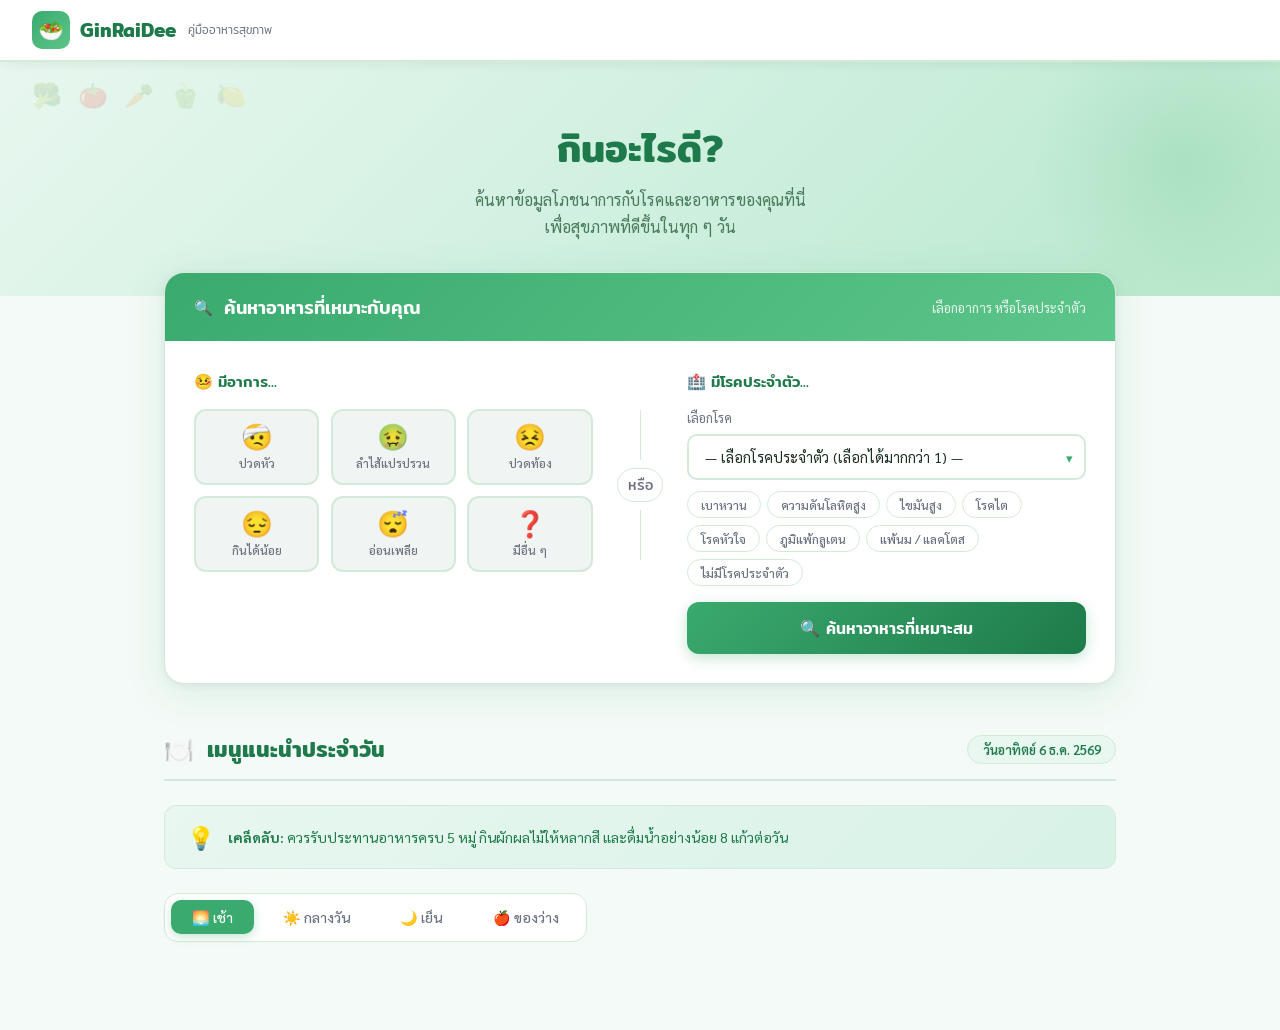
==== commit e8e9d88f: "add structure files to repo" ====
--- a/index.html
+++ b/index.html
@@ -16,18 +16,11 @@
     <span>GinRaiDee</span>
     <span style="font-size:0.72rem;font-weight:300;color:var(--gray);margin-left:0.2rem">คู่มืออาหารสุขภาพ</span>
   </div>
-  <ul class="nav-links">
-    <li><a href="#" class="active">หน้าแรก</a></li>
-    <li><a href="#">ฐานข้อมูลอาหาร</a></li>
-    <li><a href="#">โภชนาการ</a></li>
-    <li><a href="#daily">เมนูแนะนำ</a></li>
-    <li><a href="#">บันทึกประจำวัน</a></li>
-  </ul>
 </nav>
 
 <!-- HERO -->
 <div class="hero-banner">
-  <div class="hero-title">ไม่สบาย กินอะไรดี?</div>
+  <div class="hero-title">กินอะไรดี?</div>
   <p class="hero-sub">ค้นหาข้อมูลโภชนาการกับโรคและอาหารของคุณที่นี่<br>เพื่อสุขภาพที่ดีขึ้นในทุก ๆ วัน</p>
 </div>
 
@@ -78,8 +71,8 @@
         <div class="col-title">🏥 มีโรคประจำตัว...</div>
         <span class="disease-label">เลือกโรค</span>
         <div class="disease-select-wrap">
-          <select class="disease-select" id="disease-select" onchange="syncDiseaseTag(this.value)">
-            <option value="">— กรุณาเลือกโรค —</option>
+          <select class="disease-select" id="disease-select" onchange="selectDiseaseFromDropdown(this.value)">
+            <option value="">— เลือกโรคประจำตัว (เลือกได้มากกว่า 1) —</option>
             <option value="เบาหวาน">เบาหวาน</option>
             <option value="ความดันโลหิตสูง">ความดันโลหิตสูง</option>
             <option value="ไขมันสูง">ไขมันสูง</option>
@@ -93,12 +86,14 @@
         </div>
 
         <div class="disease-tags" id="disease-tags">
-          <div class="d-tag" onclick="clickDTag(this)" data-d="เบาหวาน">เบาหวาน</div>
-          <div class="d-tag" onclick="clickDTag(this)" data-d="ความดันโลหิตสูง">ความดันโลหิตสูง</div>
-          <div class="d-tag" onclick="clickDTag(this)" data-d="ไขมันสูง">ไขมันสูง</div>
-          <div class="d-tag" onclick="clickDTag(this)" data-d="โรคไต">โรคไต</div>
-          <div class="d-tag" onclick="clickDTag(this)" data-d="โรคหัวใจ">โรคหัวใจ</div>
-          <div class="d-tag" onclick="clickDTag(this)" data-d="ไม่มีโรค">ไม่มีโรค</div>
+          <div class="d-tag" onclick="toggleDiseaseTag(this)" data-d="เบาหวาน">เบาหวาน</div>
+          <div class="d-tag" onclick="toggleDiseaseTag(this)" data-d="ความดันโลหิตสูง">ความดันโลหิตสูง</div>
+          <div class="d-tag" onclick="toggleDiseaseTag(this)" data-d="ไขมันสูง">ไขมันสูง</div>
+          <div class="d-tag" onclick="toggleDiseaseTag(this)" data-d="โรคไต">โรคไต</div>
+          <div class="d-tag" onclick="toggleDiseaseTag(this)" data-d="โรคหัวใจ">โรคหัวใจ</div>
+          <div class="d-tag" onclick="toggleDiseaseTag(this)" data-d="ภูมิแพ้กลูเตน">ภูมิแพ้กลูเตน</div>
+          <div class="d-tag" onclick="toggleDiseaseTag(this)" data-d="แพ้นม">แพ้นม / แลคโตส</div>
+          <div class="d-tag" onclick="toggleDiseaseTag(this)" data-d="ไม่มีโรค">ไม่มีโรคประจำตัว</div>
         </div>
 
         <button class="search-btn" onclick="doSearch()">
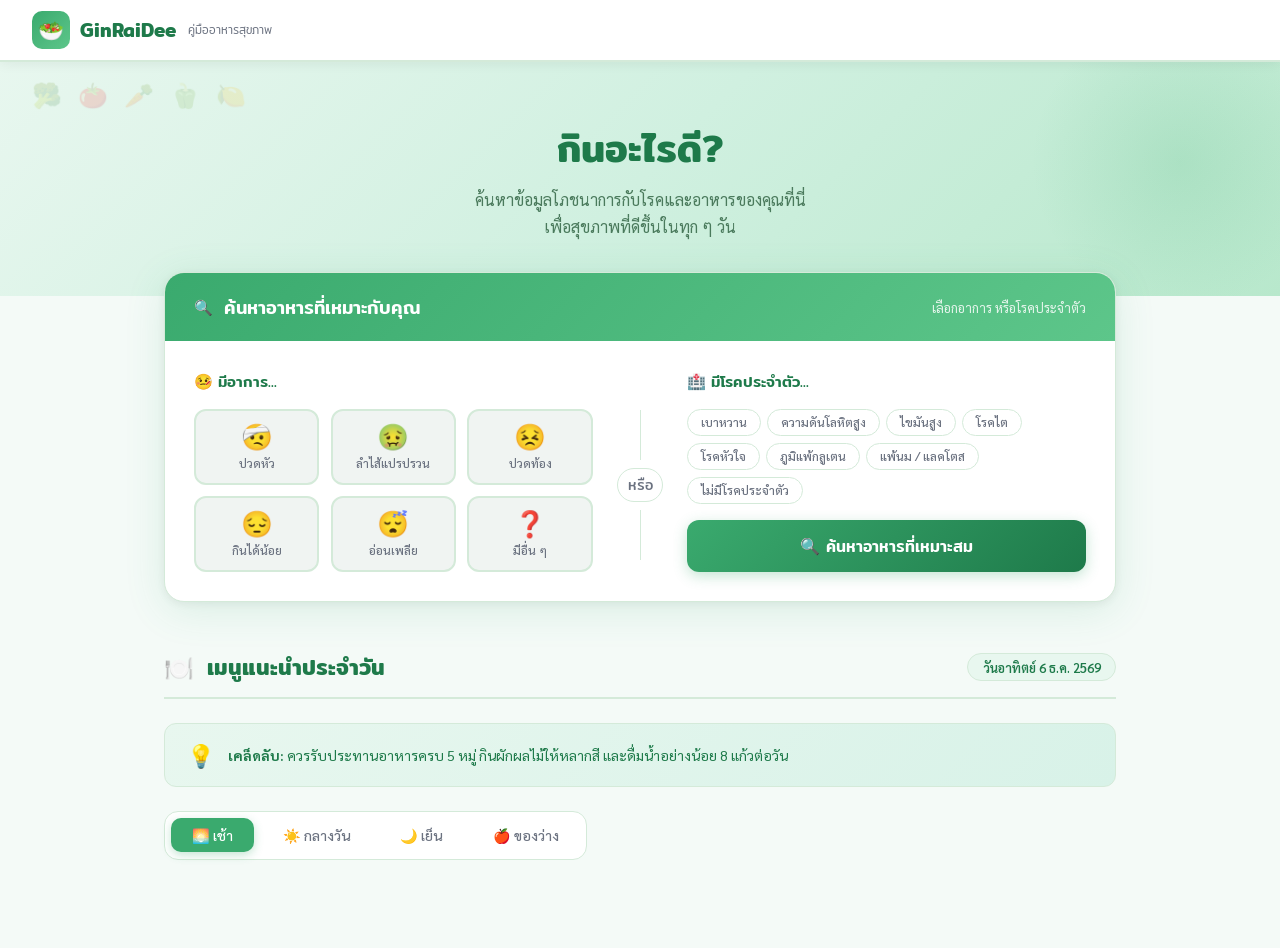
==== commit 38029dd4: "26/6/2026" ====
--- a/index.html
+++ b/index.html
@@ -69,21 +69,6 @@
       <!-- RIGHT: Disease -->
       <div class="disease-col">
         <div class="col-title">🏥 มีโรคประจำตัว...</div>
-        <span class="disease-label">เลือกโรค</span>
-        <div class="disease-select-wrap">
-          <select class="disease-select" id="disease-select" onchange="selectDiseaseFromDropdown(this.value)">
-            <option value="">— เลือกโรคประจำตัว (เลือกได้มากกว่า 1) —</option>
-            <option value="เบาหวาน">เบาหวาน</option>
-            <option value="ความดันโลหิตสูง">ความดันโลหิตสูง</option>
-            <option value="ไขมันสูง">ไขมันสูง</option>
-            <option value="โรคไต">โรคไต</option>
-            <option value="โรคหัวใจ">โรคหัวใจ</option>
-            <option value="ภูมิแพ้กลูเตน">ภูมิแพ้กลูเตน</option>
-            <option value="แพ้นม">แพ้นม / แลคโตส</option>
-            <option value="ไม่มีโรค">ไม่มีโรคประจำตัว</option>
-          </select>
-          <span class="select-arrow">▾</span>
-        </div>
 
         <div class="disease-tags" id="disease-tags">
           <div class="d-tag" onclick="toggleDiseaseTag(this)" data-d="เบาหวาน">เบาหวาน</div>
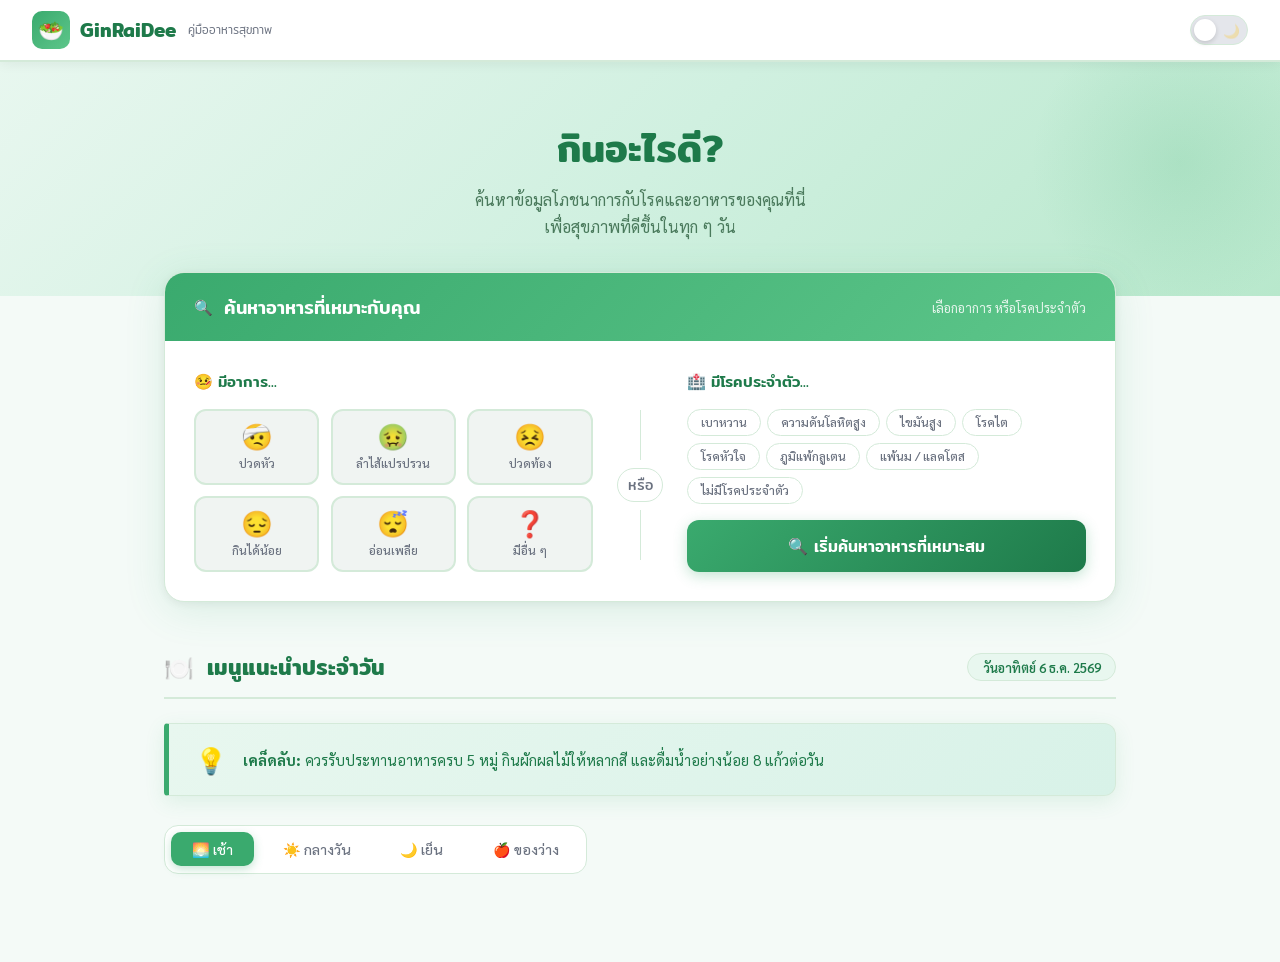
==== commit e947e6cc: "dark mode added" ====
--- a/index.html
+++ b/index.html
@@ -15,6 +15,15 @@
     <div class="logo-icon">🥗</div>
     <span>GinRaiDee</span>
     <span style="font-size:0.72rem;font-weight:300;color:var(--gray);margin-left:0.2rem">คู่มืออาหารสุขภาพ</span>
+  </div>
+  <div class="nav-actions">
+    <label class="theme-switch" for="theme-toggle">
+      <input type="checkbox" id="theme-toggle">
+      <span class="slider">
+        <span class="slider-icon sun">☀️</span>
+        <span class="slider-icon moon">🌙</span>
+      </span>
+    </label>
   </div>
 </nav>
 
@@ -82,7 +91,7 @@
         </div>
 
         <button class="search-btn" onclick="doSearch()">
-          🔍 ค้นหาอาหารที่เหมาะสม
+          🔍 เริ่มค้นหาอาหารที่เหมาะสม
         </button>
       </div>
 
--- a/style.css
+++ b/style.css
@@ -98,14 +98,7 @@
   border-radius: 50%;
 }
 
-.hero-banner::after {
-  content: '🥦🍅🥕🫑🍋';
-  position: absolute;
-  font-size: 1.5rem;
-  top: 1rem; left: 2rem;
-  opacity: 0.15;
-  letter-spacing: 1rem;
-}
+
 
 .hero-title {
   font-family: 'Mitr', sans-serif;
@@ -516,6 +509,46 @@
 .ftag.red { background: #ffecec; color: #c0392b; }
 .ftag.blue { background: #e8f4ff; color: #1a5f9a; }
 
+.search-warning {
+  color: #b85e00;
+  font-weight: 500;
+}
+
+.advice-header {
+  font-family: 'Mitr', sans-serif;
+  font-size: 1rem;
+  font-weight: 600;
+  color: #7a4e00;
+  margin-bottom: 0.6rem;
+}
+
+.advice-list {
+  list-style: none;
+  display: flex;
+  flex-direction: column;
+  gap: 0.5rem;
+}
+
+.advice-item {
+  padding: 0.6rem 0.9rem;
+  border-radius: 0 8px 8px 0;
+  font-size: 0.88rem;
+  line-height: 1.5;
+}
+
+.disease-advice {
+  background: rgba(245,130,31,0.1);
+  border-left: 3px solid var(--orange);
+  color: #8c4a00;
+}
+
+.symptom-advice {
+  background: rgba(58,170,110,0.08);
+  border-left: 3px solid var(--green);
+  color: #166534;
+}
+
+
 /* Nutrient row */
 .nutrient-row {
   display: flex;
@@ -539,17 +572,262 @@
 .tip-strip {
   background: linear-gradient(135deg, var(--green-light), #d8f2e8);
   border: 1px solid var(--border);
-  border-radius: 12px;
-  padding: 1rem 1.4rem;
-  margin-bottom: 1.5rem;
-  display: flex;
-  align-items: center;
-  gap: 0.8rem;
-  font-size: 0.88rem;
-  color: var(--green-dark);
-}
-
-.tip-strip .tip-icon { font-size: 1.4rem; flex-shrink: 0; }
+  border-left: 5px solid var(--green);
+  border-radius: 4px 12px 12px 4px;
+  padding: 1.2rem 1.6rem;
+  margin-bottom: 1.8rem;
+  display: flex;
+  align-items: center;
+  gap: 1rem;
+  font-size: 0.92rem;
+  color: var(--green-dark);
+  box-shadow: 0 6px 20px rgba(58,170,110,0.12);
+  transition: all 0.3s;
+}
+
+.tip-strip:hover {
+  transform: translateY(-2px);
+  box-shadow: 0 10px 25px rgba(58,170,110,0.22);
+}
+
+.tip-strip .tip-icon { font-size: 1.6rem; flex-shrink: 0; }
+
+/* Theme Toggle Switch */
+.theme-switch {
+  position: relative;
+  display: inline-block;
+  width: 58px;
+  height: 30px;
+}
+
+.theme-switch input {
+  opacity: 0;
+  width: 0;
+  height: 0;
+}
+
+.slider {
+  position: absolute;
+  cursor: pointer;
+  top: 0; left: 0; right: 0; bottom: 0;
+  background-color: #e4e6eb;
+  transition: .4s;
+  border-radius: 30px;
+  display: flex;
+  align-items: center;
+  justify-content: space-between;
+  padding: 0 6px;
+  border: 1px solid var(--border);
+}
+
+.slider::before {
+  position: absolute;
+  content: "";
+  height: 22px;
+  width: 22px;
+  left: 3px;
+  bottom: 3px;
+  background-color: white;
+  transition: .3s;
+  border-radius: 50%;
+  z-index: 2;
+  box-shadow: 0 2px 5px rgba(0,0,0,0.15);
+}
+
+.slider-icon {
+  font-size: 0.85rem;
+  user-select: none;
+  z-index: 1;
+  transition: opacity 0.3s;
+}
+
+.slider-icon.sun {
+  margin-left: 1px;
+}
+
+.slider-icon.moon {
+  margin-right: 1px;
+  opacity: 0.3;
+}
+
+input:checked + .slider {
+  background-color: #5865f2; /* Discord Blurple */
+  border-color: #4752c4;
+}
+
+input:checked + .slider::before {
+  transform: translateX(28px);
+}
+
+input:checked + .slider .sun {
+  opacity: 0.3;
+}
+
+input:checked + .slider .moon {
+  opacity: 1;
+}
+
+/* Dark Mode (Discord Theme Style) */
+body.dark-mode {
+  --bg: #1e1f22; /* Discord main dark bg */
+  --white: #2b2d31; /* Discord container bg */
+  --gray-light: #313338; /* Discord panel bg */
+  --text: #dbdee1; /* Discord body text */
+  --gray: #949ba4; /* Discord description text */
+  --border: #3f4248;
+  --green: #5865f2; /* Discord Blurple */
+  --green-light: rgba(88, 101, 242, 0.15);
+  --green-mid: #7983f5;
+  --green-dark: #7289da;
+  --shadow: 0 4px 20px rgba(0, 0, 0, 0.3);
+}
+
+body.dark-mode nav {
+  background: #111214;
+  border-color: #1f2023;
+}
+
+body.dark-mode .nav-brand {
+  color: #dbdee1;
+}
+
+body.dark-mode .nav-brand .logo-icon {
+  background: linear-gradient(135deg, #5865f2, #4752c4);
+}
+
+body.dark-mode .hero-banner {
+  background: linear-gradient(135deg, #111214 0%, #1e1f22 50%, #2b2d31 100%);
+}
+
+body.dark-mode .hero-banner::before {
+  background: radial-gradient(circle, rgba(88, 101, 242, 0.15), transparent 70%);
+}
+
+body.dark-mode .hero-title {
+  color: #f2f3f5;
+}
+
+body.dark-mode .hero-sub {
+  color: #949ba4;
+}
+
+body.dark-mode .symptom-btn {
+  background: #2b2d31;
+}
+
+body.dark-mode .symptom-btn:hover, body.dark-mode .symptom-btn.active {
+  border-color: #5865f2;
+  background: rgba(88, 101, 242, 0.15);
+  color: #f2f3f5;
+  box-shadow: 0 4px 12px rgba(88, 101, 242, 0.25);
+}
+
+body.dark-mode .or-text {
+  background: #2b2d31;
+  color: #949ba4;
+}
+
+body.dark-mode .d-tag {
+  background: #313338;
+}
+
+body.dark-mode .d-tag:hover, body.dark-mode .d-tag.active {
+  border-color: var(--orange);
+  background: rgba(245, 130, 31, 0.15);
+  color: var(--orange);
+}
+
+body.dark-mode .search-card-header {
+  background: linear-gradient(135deg, #5865f2, #4752c4);
+}
+
+body.dark-mode .search-btn {
+  background: linear-gradient(135deg, #5865f2, #4752c4);
+  box-shadow: 0 4px 14px rgba(88, 101, 242, 0.35);
+}
+
+body.dark-mode .search-btn:hover {
+  box-shadow: 0 8px 24px rgba(88, 101, 242, 0.5);
+}
+
+body.dark-mode #result-inner {
+  background: #fff3d8;
+  border-color: #e5a93c;
+}
+
+body.dark-mode .advice-header {
+  color: #111111;
+}
+
+body.dark-mode .disease-advice {
+  background: rgba(245, 130, 31, 0.12);
+  border-left-color: var(--orange);
+  color: #111111;
+}
+
+body.dark-mode .symptom-advice {
+  background: rgba(88, 101, 242, 0.12);
+  border-left-color: #5865f2;
+  color: #111111;
+}
+
+body.dark-mode .meal-tab.active {
+  background: #5865f2;
+  box-shadow: 0 3px 10px rgba(88, 101, 242, 0.4);
+}
+
+body.dark-mode .food-card:hover {
+  border-color: #5865f2;
+  box-shadow: 0 10px 30px rgba(88, 101, 242, 0.2);
+}
+
+body.dark-mode .food-img {
+  background: linear-gradient(135deg, #313338, #2b2d31);
+}
+
+body.dark-mode .food-name {
+  color: #f2f3f5;
+}
+
+body.dark-mode .food-desc {
+  color: #949ba4;
+}
+
+body.dark-mode .ntr .nval {
+  color: #7289da;
+}
+
+body.dark-mode .ftag.green {
+  background: rgba(58, 170, 110, 0.15);
+  color: #3aaa6e;
+}
+
+body.dark-mode .ftag.blue {
+  background: rgba(88, 101, 242, 0.15);
+  color: #7289da;
+}
+
+body.dark-mode .ftag.orange {
+  background: rgba(245, 130, 31, 0.15);
+  color: var(--orange);
+}
+
+body.dark-mode .ftag.red {
+  background: rgba(232, 68, 68, 0.2);
+  color: #ff8b8b;
+}
+
+body.dark-mode .search-warning {
+  color: #111111;
+}
+
+body.dark-mode .tip-strip {
+  background: linear-gradient(135deg, rgba(88, 101, 242, 0.1), rgba(88, 101, 242, 0.2));
+  border: 1px solid rgba(88, 101, 242, 0.25);
+  border-left: 5px solid #5865f2;
+  color: #dbdee1;
+  box-shadow: 0 6px 20px rgba(0, 0, 0, 0.2);
+}
 
 /* Fade animations */
 .fade-up { opacity: 0; transform: translateY(24px); transition: opacity 0.55s ease, transform 0.55s ease; }
@@ -563,3 +841,4 @@
   .symptom-grid { grid-template-columns: repeat(3, 1fr); }
   nav .nav-links { display: none; }
 }
+
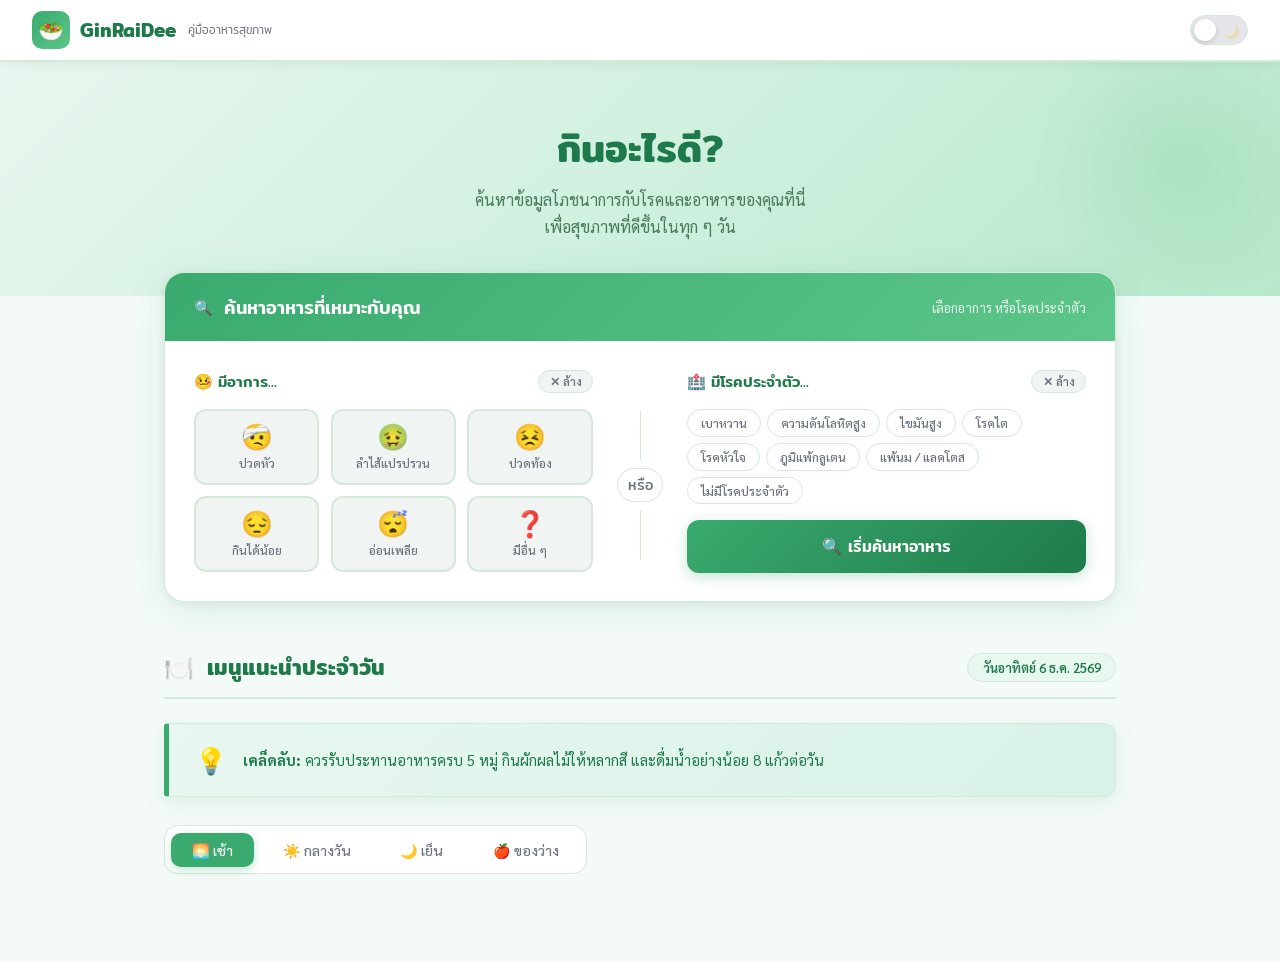
==== commit ce029450: "remve button" ====
--- a/index.html
+++ b/index.html
@@ -45,7 +45,10 @@
 
       <!-- LEFT: Symptoms -->
       <div>
-        <div class="col-title">🤒 มีอาการ...</div>
+        <div class="col-title-row">
+          <div class="col-title">🤒 มีอาการ...</div>
+          <button class="clear-btn" onclick="clearSymptoms()" title="ล้างการเลือกทั้งหมด">✕ ล้าง</button>
+        </div>
         <div class="symptom-grid">
           <button class="symptom-btn" data-sym="ปวดหัว" onclick="toggleSymptom(this)">
             <span class="s-icon">🤕</span><span>ปวดหัว</span>
@@ -77,7 +80,10 @@
 
       <!-- RIGHT: Disease -->
       <div class="disease-col">
-        <div class="col-title">🏥 มีโรคประจำตัว...</div>
+        <div class="col-title-row">
+          <div class="col-title">🏥 มีโรคประจำตัว...</div>
+          <button class="clear-btn" onclick="clearDiseases()" title="ล้างการเลือกทั้งหมด">✕ ล้าง</button>
+        </div>
 
         <div class="disease-tags" id="disease-tags">
           <div class="d-tag" onclick="toggleDiseaseTag(this)" data-d="เบาหวาน">เบาหวาน</div>
@@ -91,7 +97,7 @@
         </div>
 
         <button class="search-btn" onclick="doSearch()">
-          🔍 เริ่มค้นหาอาหารที่เหมาะสม
+          🔍 เริ่มค้นหาอาหาร
         </button>
       </div>
 
--- a/style.css
+++ b/style.css
@@ -176,11 +176,43 @@
   gap: 0.4rem;
 }
 
+.col-title-row {
+  display: flex;
+  align-items: center;
+  justify-content: space-between;
+  margin-bottom: 1rem;
+}
+
+.col-title-row .col-title {
+  margin-bottom: 0;
+}
+
+.clear-btn {
+  font-size: 0.72rem;
+  font-weight: 600;
+  color: var(--gray);
+  background: var(--gray-light);
+  border: 1px solid var(--border);
+  border-radius: 20px;
+  padding: 0.2rem 0.65rem;
+  cursor: pointer;
+  transition: all 0.18s;
+  font-family: 'Sarabun', sans-serif;
+  white-space: nowrap;
+}
+
+.clear-btn:hover {
+  background: #ffecec;
+  border-color: #e84444;
+  color: #c0392b;
+}
+
 .symptom-grid {
   display: grid;
   grid-template-columns: repeat(3, 1fr);
   gap: 0.7rem;
 }
+
 
 .symptom-btn {
   display: flex;
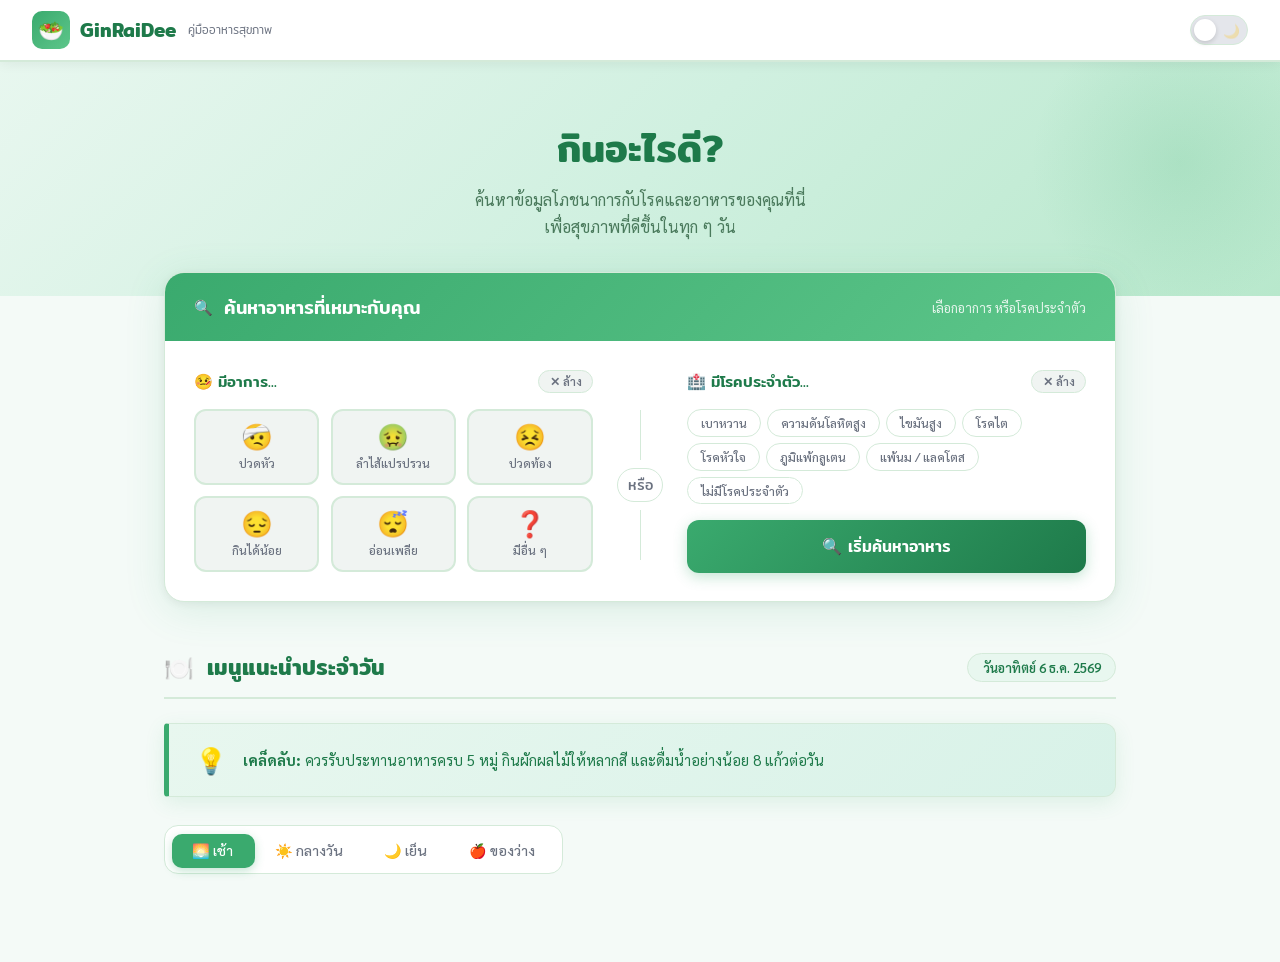
==== commit fcdb78d6: "add transition" ====
--- a/index.html
+++ b/index.html
@@ -123,7 +123,8 @@
     <span><strong>เคล็ดลับ:</strong> ควรรับประทานอาหารครบ 5 หมู่ กินผักผลไม้ให้หลากสี และดื่มน้ำอย่างน้อย 8 แก้วต่อวัน</span>
   </div>
 
-  <div class="meal-tabs">
+  <div class="meal-tabs" id="meal-tabs">
+    <span class="tab-slider" id="tab-slider"></span>
     <button class="meal-tab active" onclick="switchMeal('morning',this)">🌅 เช้า</button>
     <button class="meal-tab" onclick="switchMeal('noon',this)">☀️ กลางวัน</button>
     <button class="meal-tab" onclick="switchMeal('evening',this)">🌙 เย็น</button>
--- a/style.css
+++ b/style.css
@@ -424,13 +424,27 @@
 /* Meal time tabs */
 .meal-tabs {
   display: flex;
-  gap: 0.5rem;
+  gap: 0;
   margin-bottom: 1.5rem;
   background: var(--white);
   padding: 0.4rem;
   border-radius: 14px;
   border: 1px solid var(--border);
   width: fit-content;
+  position: relative;
+}
+
+.tab-slider {
+  position: absolute;
+  background: var(--green);
+  border-radius: 10px;
+  box-shadow: 0 3px 10px rgba(58,170,110,0.3);
+  transition: left 0.28s cubic-bezier(0.4, 0, 0.2, 1),
+              width 0.28s cubic-bezier(0.4, 0, 0.2, 1),
+              top 0.28s cubic-bezier(0.4, 0, 0.2, 1),
+              height 0.28s cubic-bezier(0.4, 0, 0.2, 1);
+  z-index: 0;
+  pointer-events: none;
 }
 
 .meal-tab {
@@ -441,19 +455,22 @@
   font-family: 'Sarabun', sans-serif;
   font-size: 0.88rem;
   cursor: pointer;
-  transition: all 0.2s;
+  transition: color 0.2s;
   color: var(--gray);
   font-weight: 500;
   display: flex;
   align-items: center;
   gap: 0.3rem;
+  position: relative;
+  z-index: 1;
 }
 
 .meal-tab.active {
-  background: var(--green);
+  background: transparent;
   color: white;
-  box-shadow: 0 3px 10px rgba(58,170,110,0.3);
-}
+  box-shadow: none;
+}
+
 
 /* Food grid */
 .food-grid {
@@ -804,6 +821,12 @@
 }
 
 body.dark-mode .meal-tab.active {
+  background: transparent;
+  color: white;
+  box-shadow: none;
+}
+
+body.dark-mode .tab-slider {
   background: #5865f2;
   box-shadow: 0 3px 10px rgba(88, 101, 242, 0.4);
 }
